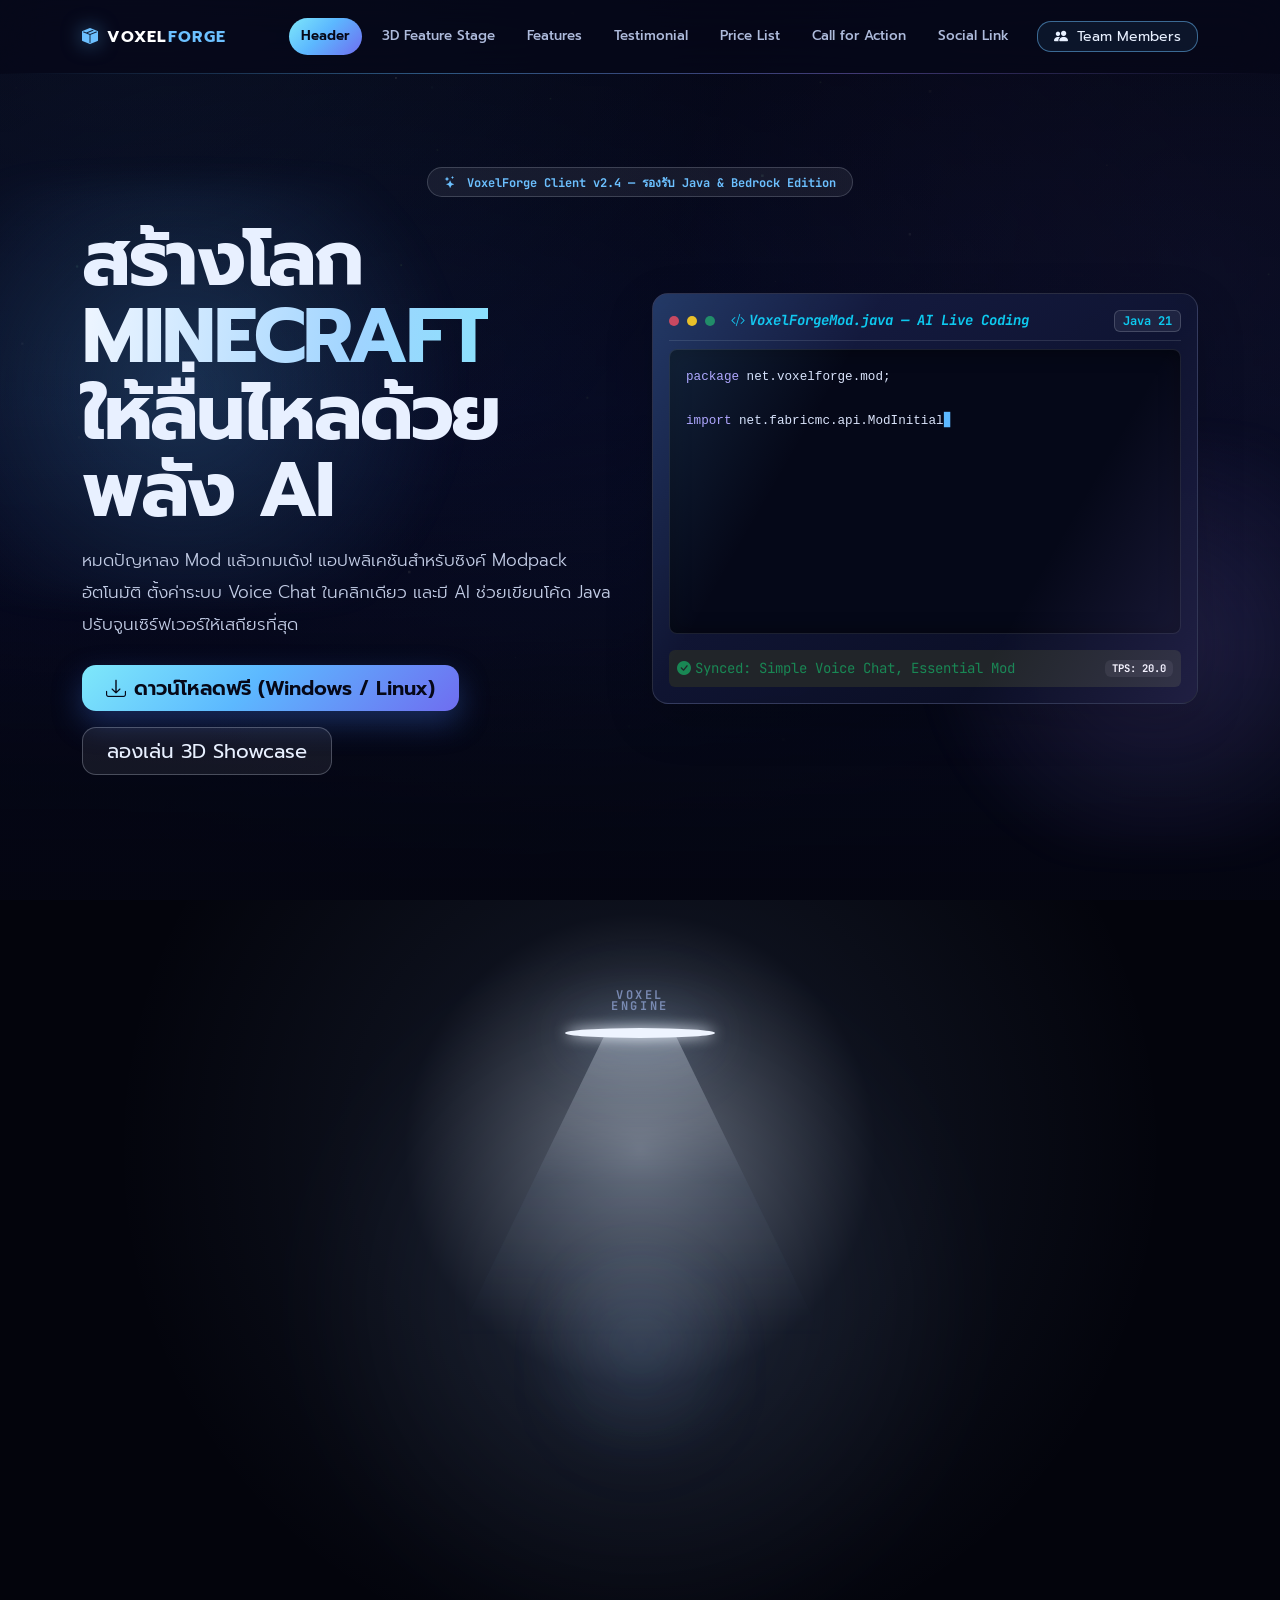
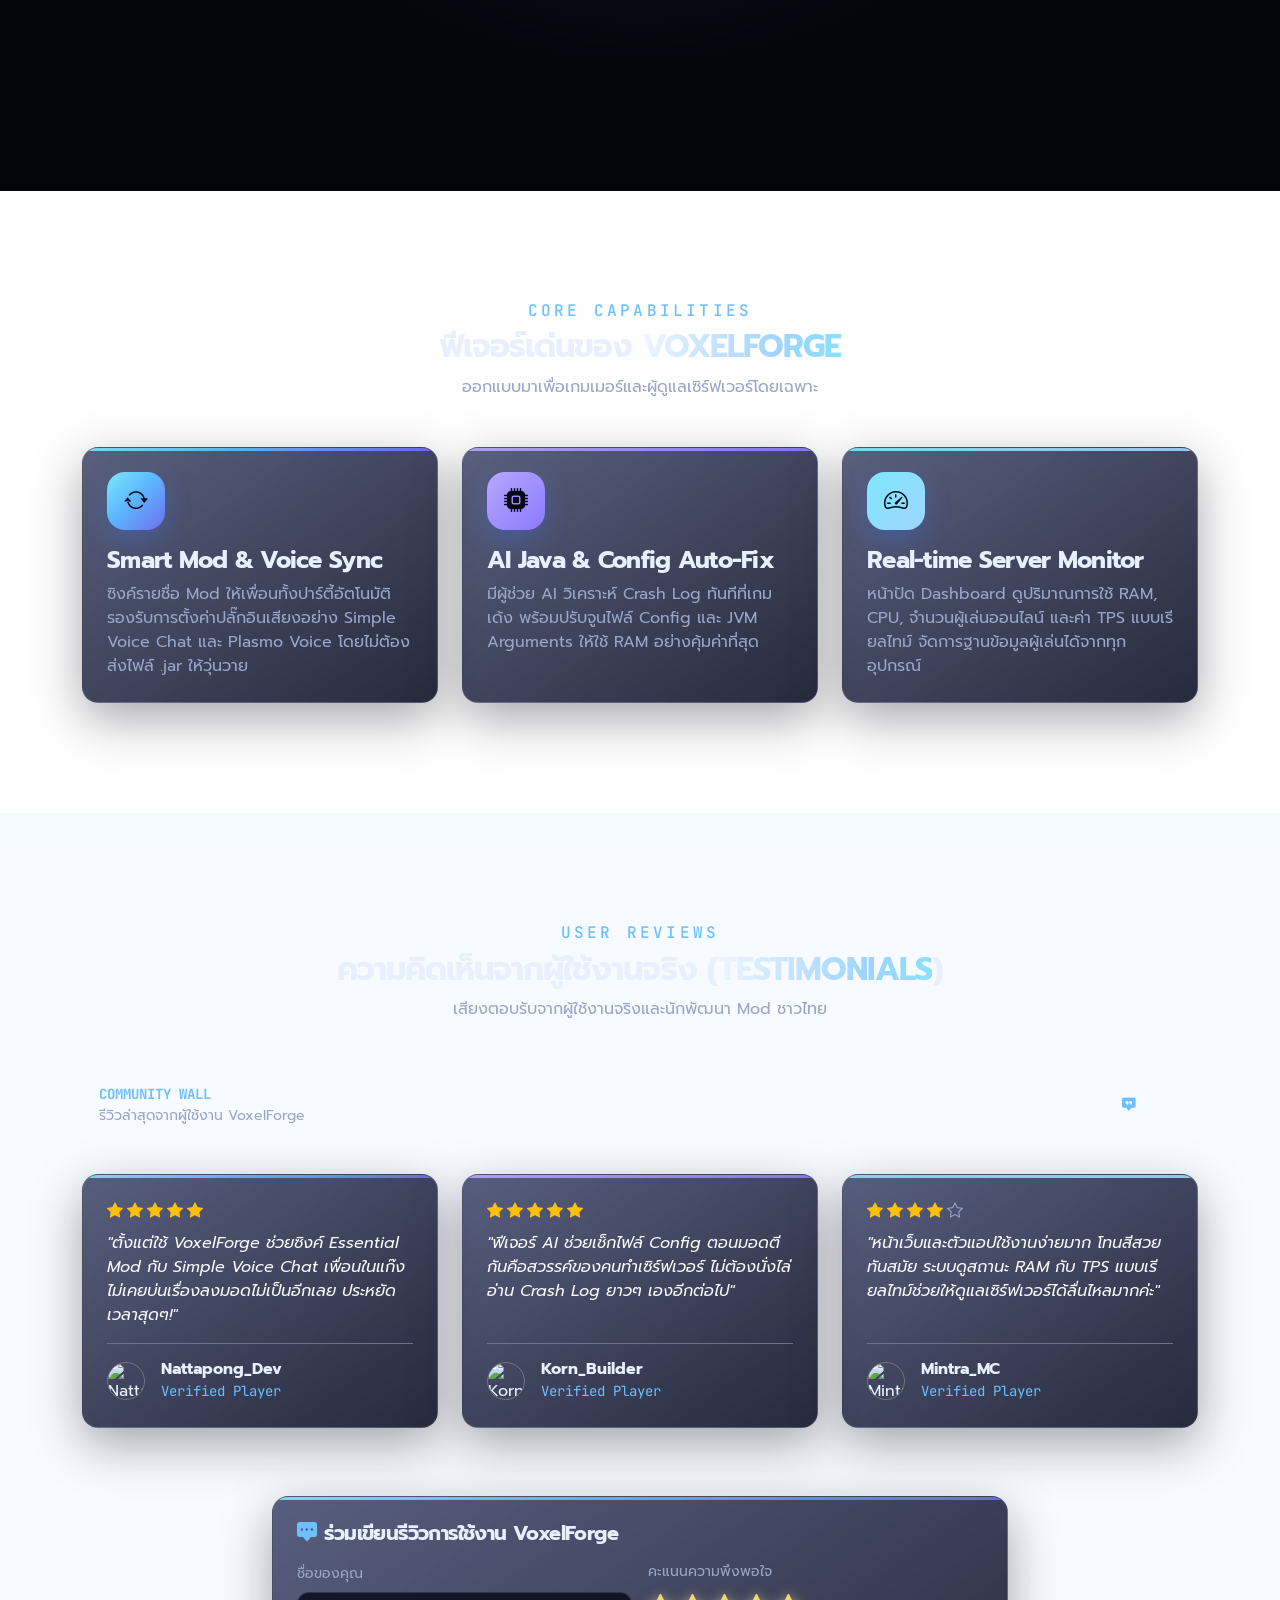
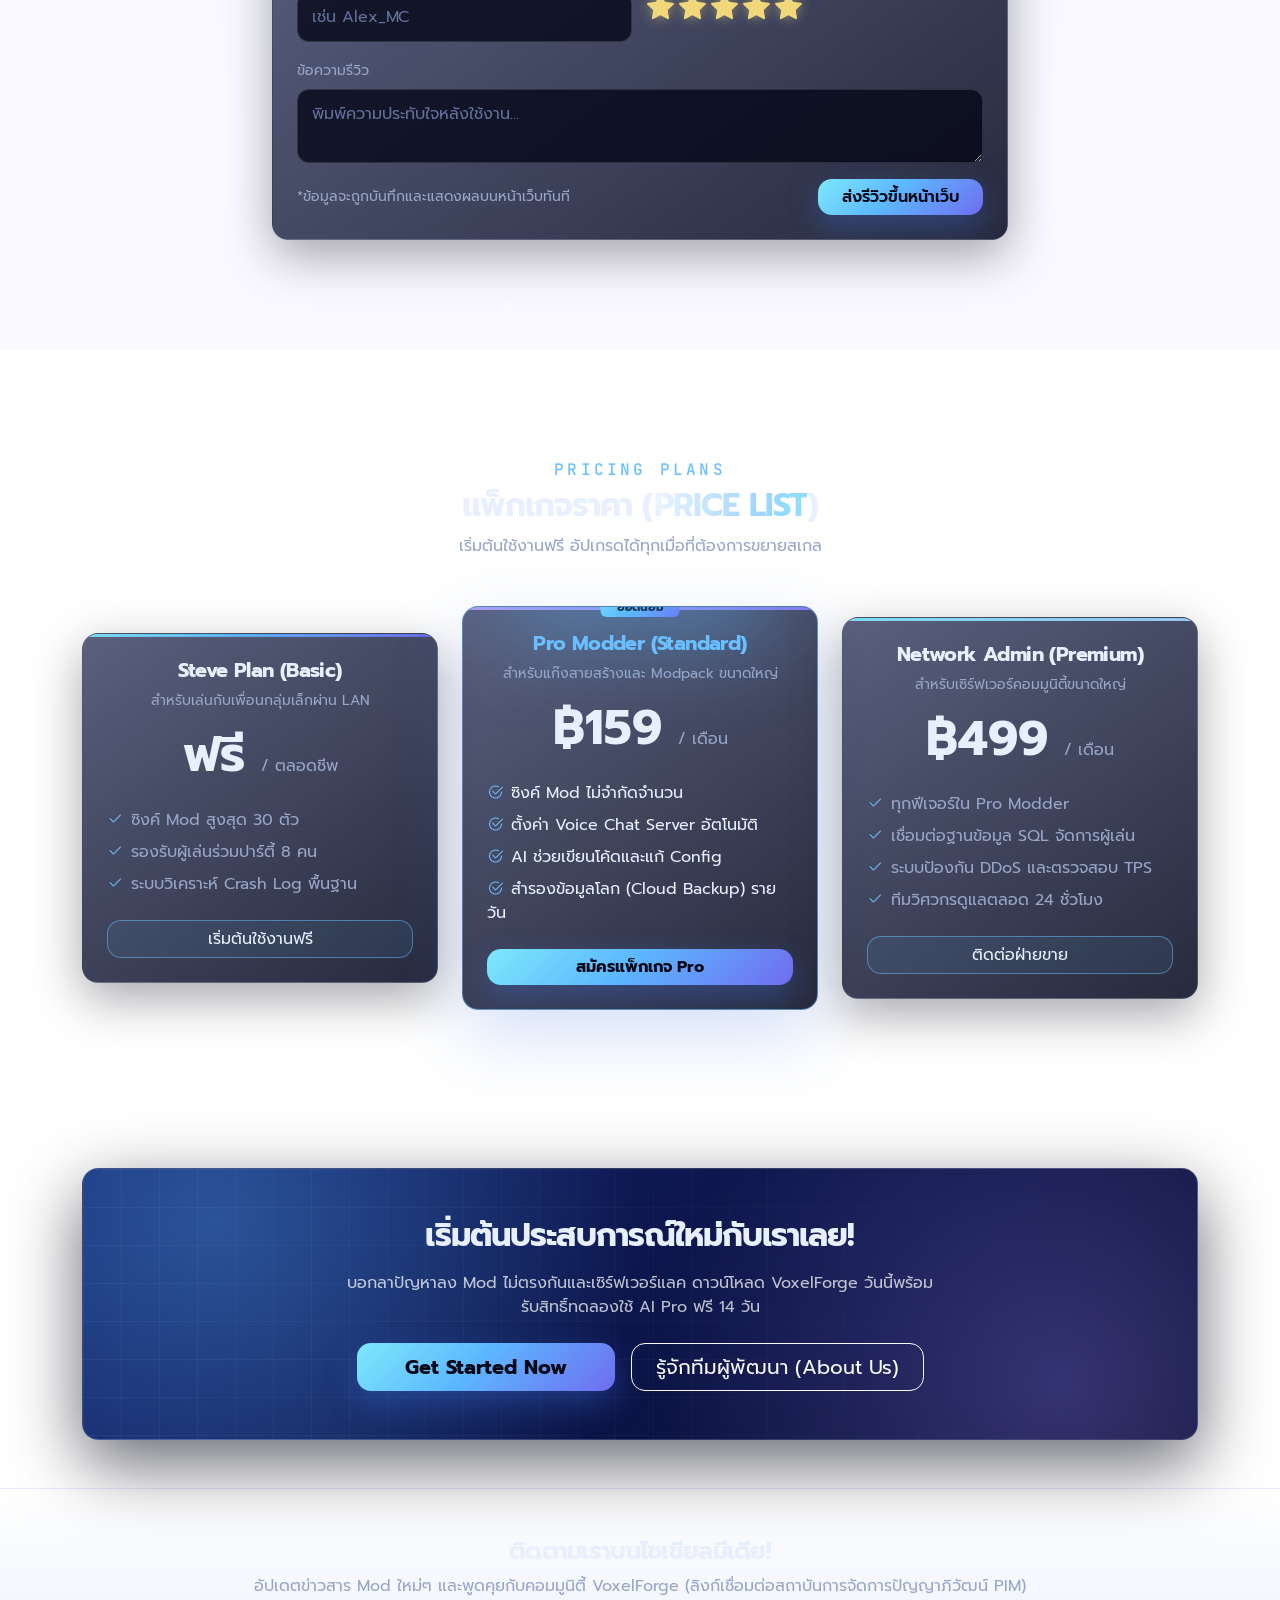
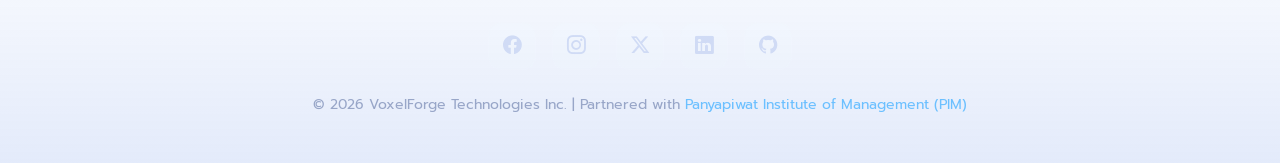
==== index.html @ f3248360 "Add files via upload" ====
<!DOCTYPE html>
<html lang="th">
<head>
  <meta charset="UTF-8">
  <meta name="viewport" content="width=device-width, initial-scale=1.0">
  <meta name="theme-color" content="#0b0820">
  <meta name="description" content="VoxelForge AI — เครื่องมือจัดการ Mod, Config และเซิร์ฟเวอร์ Minecraft ด้วย AI">
  <title>VoxelForge AI - จัดการ Mod และเซิร์ฟเวอร์ Minecraft ด้วย AI</title>
  <link rel="preconnect" href="https://fonts.googleapis.com">
  <link rel="preconnect" href="https://fonts.gstatic.com" crossorigin>
  <link href="https://fonts.googleapis.com/css2?family=JetBrains+Mono:wght@400;500;600;700&family=Prompt:wght@300;400;500;600;700;800&display=swap" rel="stylesheet">
  <link href="https://cdn.jsdelivr.net/npm/bootstrap@5.3.2/dist/css/bootstrap.min.css" rel="stylesheet">
  <link rel="stylesheet" href="https://cdn.jsdelivr.net/npm/bootstrap-icons@1.11.1/font/bootstrap-icons.css">
  <script type="module" src="https://ajax.googleapis.com/ajax/libs/model-viewer/3.4.0/model-viewer.min.js"></script>
  <link rel="stylesheet" href="CSS/style.css">

  <style id="testimonial-layout-overrides">
    #testimonials .reviews-toolbar {
      display:flex; align-items:center; justify-content:space-between; gap:1rem;
      margin:1.25rem 0 2rem; padding:.9rem 1rem;
      border:1px solid rgba(255,255,255,.08); border-radius:16px;
      background:rgba(255,255,255,.025);
    }
    #testimonials .reviews-count { display:flex; align-items:center; gap:.55rem; color:rgba(255,255,255,.55); font-size:.85rem; }
    #testimonials .reviews-count i { color:var(--accent); }
    #testimonials #review-list { margin-bottom:0 !important; }
    #testimonials #review-list.reviews-collapsed > *:nth-child(n + 4) { display:none !important; }
    #testimonials .review-more-wrap { display:flex; justify-content:center; margin:1.5rem 0 2.75rem; }
    #testimonials .review-more-btn {
      min-width:190px; border:1px solid rgba(16,185,129,.45);
      background:rgba(16,185,129,.07); color:#dffcf0;
      box-shadow:0 8px 28px rgba(0,0,0,.18);
      transition:transform .25s ease, background .25s ease, border-color .25s ease, box-shadow .25s ease;
    }
    #testimonials .review-more-btn:hover {
      transform:translateY(-2px); background:rgba(16,185,129,.14);
      border-color:rgba(16,185,129,.8); box-shadow:0 12px 34px rgba(16,185,129,.12);
    }
    #testimonials .review-more-btn .bi { transition:transform .25s ease; }
    #testimonials .review-more-btn.is-open .bi { transform:rotate(180deg); }
    @media (max-width:575.98px) {
      #testimonials .reviews-toolbar { align-items:flex-start; flex-direction:column; }
      #testimonials .review-more-btn { width:100%; }
    }
  </style>

</head>
<body>

  <canvas id="particle-canvas" aria-hidden="true"></canvas>

  <!-- NAVBAR -->
  <nav class="navbar navbar-expand-lg navbar-dark fixed-top custom-navbar">
    <div class="container">
      <a class="navbar-brand fw-bold d-flex align-items-center gap-2 slanted-title" href="#header">
        <i class="bi bi-box-seam-fill text-accent"></i>
        <span>VOXEL<span class="text-accent">FORGE</span></span>
      </a>
      <button class="navbar-toggler" type="button" data-bs-toggle="collapse" data-bs-target="#navbarNav" aria-controls="navbarNav" aria-expanded="false" aria-label="เปิดเมนู">
        <span class="navbar-toggler-icon"></span>
      </button>
      <div class="collapse navbar-collapse" id="navbarNav">
        <ul class="navbar-nav ms-auto align-items-lg-center gap-lg-2">
          <li class="nav-item"><a class="nav-link" href="#header">Header</a></li>
          <li class="nav-item"><a class="nav-link" href="#showcase">3D Feature Stage</a></li>
          <li class="nav-item"><a class="nav-link" href="#features">Features</a></li>
          <li class="nav-item"><a class="nav-link" href="#testimonials">Testimonial</a></li>
          <li class="nav-item"><a class="nav-link" href="#pricing">Price List</a></li>
          <li class="nav-item"><a class="nav-link" href="#cta">Call for Action</a></li>
          <li class="nav-item"><a class="nav-link" href="#social">Social Link</a></li>
          <li class="nav-item ms-lg-2">
            <a class="btn btn-outline-accent btn-sm px-3" href="about.html">
              <i class="bi bi-people-fill me-1"></i> Team Members
            </a>
          </li>
        </ul>
      </div>
    </div>
  </nav>

  <!-- HEADER / HERO (มีวิดีโอพื้นหลังเบลอ) -->
  <header id="header" class="hero-section d-flex align-items-center">
    <video class="hero-bg-video" autoplay muted loop playsinline preload="auto" aria-hidden="true">
      <source src="Background/1.mp4" type="video/mp4">
    </video>
    <div class="hero-bg-overlay"></div>

    <div class="container position-relative">

      <div class="row d-none d-lg-flex mb-4">
        <div class="col-12 text-center">
          <span class="badge rounded-pill bg-surface border border-secondary px-3 py-2 text-accent font-mono">
            <i class="bi bi-stars me-1"></i> VoxelForge Client v2.4 — รองรับ Java &amp; Bedrock Edition
          </span>
        </div>
      </div>

      <div class="row align-items-center gy-5">
        <div class="col-lg-6 text-center text-lg-start">
          <div class="d-lg-none mb-3">
            <span class="badge rounded-pill bg-surface border border-secondary px-3 py-2 text-accent font-mono">
              VoxelForge v2.4 Ready
            </span>
          </div>
          <h1 class="display-4 fw-bold mb-3 slanted-heading">
            สร้างโลก <span class="gradient-text">MINECRAFT</span><br>ให้ลื่นไหลด้วยพลัง AI
          </h1>
          <p class="lead text-secondary mb-4">
            หมดปัญหาลง Mod แล้วเกมเด้ง! แอปพลิเคชันสำหรับซิงค์ Modpack อัตโนมัติ ตั้งค่าระบบ Voice Chat ในคลิกเดียว และมี AI ช่วยเขียนโค้ด Java ปรับจูนเซิร์ฟเวอร์ให้เสถียรที่สุด
          </p>
          <div class="d-flex flex-wrap justify-content-center justify-content-lg-start gap-3">
            <a href="#cta" class="btn btn-accent btn-lg px-4 fw-semibold">
              <i class="bi bi-download me-2"></i>ดาวน์โหลดฟรี (Windows / Linux)
            </a>
            <a href="#showcase" class="btn btn-dark-surface btn-lg px-4">
              ลองเล่น 3D Showcase
            </a>
          </div>
        </div>

        <div class="col-lg-6">
          <div class="mockup-window p-3 rounded-4 shadow-lg">
            <div class="d-flex align-items-center justify-content-between mb-2 pb-2 border-bottom border-secondary">
              <div class="d-flex align-items-center gap-2">
                <span class="dot bg-danger"></span>
                <span class="dot bg-warning"></span>
                <span class="dot bg-success"></span>
                <span class="ms-2 font-mono small text-info fst-italic fw-bold">
                  <i class="bi bi-code-slash me-1"></i>VoxelForgeMod.java — AI Live Coding
                </span>
              </div>
              <span class="badge bg-dark border border-info text-info font-mono">Java 21</span>
            </div>

            <div class="code-editor-box rounded-3 p-3 mb-3 text-start font-mono">
              <pre class="m-0"><code id="java-typing-area"></code><span class="typing-cursor">▋</span></pre>
            </div>

            <div class="d-flex justify-content-between align-items-center bg-dark p-2 rounded font-mono small">
              <span class="text-success"><i class="bi bi-check-circle-fill me-1"></i>Synced: Simple Voice Chat, Essential Mod</span>
              <span class="badge bg-success">TPS: 20.0</span>
            </div>
          </div>
        </div>
      </div>

    </div>
  </header>

  <!-- 3D SPOTLIGHT STAGE -->
  <section id="showcase" class="spotlight-stage-section stage-off position-relative overflow-hidden">
    <div class="spotlight-ambient-glow" id="ambient-glow"></div>

    <div class="container position-relative z-2">

      <div class="top-lamp-wrapper mx-auto text-center">
        <div class="lamp-brand font-mono fw-bold slanted-heading">VOXEL<br><span id="lamp-sub">ENGINE</span></div>
        <div class="top-lamp-ring" id="top-lamp-ring"></div>
        <div class="light-cone-top" id="light-cone-top"></div>
      </div>

      <div class="row align-items-center justify-content-center gy-4 my-1">

        <div class="col-12 col-lg-4 text-center text-lg-start order-2 order-lg-1">
          <div class="feature-spotlight-info" id="spotlight-text-box">
            <span class="feature-pill-tag mb-3 d-inline-block font-mono fw-bold" id="spot-tag">
              FEATURE 01 // AUTO VOICE &amp; MODS
            </span>
            <h2 class="display-5 fw-bold slanted-heading text-uppercase mb-3" id="spot-title">
              SMART MOD<br>&amp; VOICE SYNC
            </h2>
            <p class="text-light opacity-75 fs-6 mb-0" id="spot-desc">
              ซิงค์ Modpack และปลั๊กอินเสียง Simple Voice Chat / Plasmo Voice ให้เพื่อนทั้งเซิร์ฟเวอร์อัตโนมัติในคลิกเดียว ไม่ต้องส่งไฟล์แยกให้วุ่นวายอีกต่อไป
            </p>
          </div>
        </div>

        <div class="col-12 col-lg-4 d-flex justify-content-center order-1 order-lg-2">
          <div class="model-tilted-wrapper" id="model-tilted-wrapper">
            <model-viewer
              id="mc-model-viewer"
              src="Object/minecraft_grass_block.glb"
              alt="Minecraft 3D Model"
              auto-rotate
              rotation-per-second="28deg"
              camera-controls
              disable-zoom
              shadow-intensity="1.2"
              exposure="1.1"
              camera-target="auto auto auto"
              camera-orbit="35deg 75deg 125%" field-of-view="28deg">
            </model-viewer>
          </div>
        </div>

        <div class="col-12 col-lg-4 d-flex flex-row flex-lg-column align-items-center align-items-lg-end justify-content-center gap-2 pe-lg-4 order-3" id="orb-controls">
          <button class="orb-btn" data-index="0" title="Smart Mod & Voice Sync" aria-label="Smart Mod and Voice Sync">
            <i class="bi bi-mic-fill"></i>
          </button>
          <span class="orb-dot"></span>

          <button class="orb-btn" data-index="1" title="AI Java Crash Fixer" aria-label="AI Java Crash Fixer">
            <i class="bi bi-cpu-fill"></i>
          </button>
          <span class="orb-dot"></span>

          <button class="orb-btn" data-index="2" title="20 TPS Memory Boost" aria-label="20 TPS Memory Boost">
            <i class="bi bi-lightning-charge-fill"></i>
          </button>
          <span class="orb-dot"></span>

          <button class="orb-btn" data-index="3" title="Cloud World Backup" aria-label="Cloud World Backup">
            <i class="bi bi-cloud-check-fill"></i>
          </button>
        </div>

      </div>

      <div class="bottom-pedestal-wrapper mx-auto text-center mt-2">
        <div class="pedestal-base" id="pedestal-base"></div>

        <div class="mt-4 position-relative z-3">
          <button class="btn try-click-btn font-mono fw-bold px-4 py-2 rounded-pill" id="try-click-btn">
            <i class="bi bi-hand-index-thumb-fill me-2"></i>TRY CLICKING ME
          </button>
        </div>

        <div class="bottom-floor-glow" id="bottom-floor-glow"></div>
      </div>

    </div>
  </section>

  <!-- FEATURES -->
  <section id="features" class="py-5 section-padding">
    <div class="container">
      <div class="text-center mb-5">
        <h6 class="text-accent font-mono text-uppercase">Core Capabilities</h6>
        <h2 class="fw-bold slanted-heading">ฟีเจอร์เด่นของ <span class="gradient-text">VOXELFORGE</span></h2>
        <p class="text-secondary">ออกแบบมาเพื่อเกมเมอร์และผู้ดูแลเซิร์ฟเวอร์โดยเฉพาะ</p>
      </div>

      <div class="row g-4">
        <div class="col-12 col-lg-4">
          <div class="custom-card h-100 p-4 rounded-4">
            <div class="icon-box mb-3">
              <i class="bi bi-arrow-repeat fs-2 text-accent"></i>
            </div>
            <h4 class="fw-bold mb-2 slanted-heading">Smart Mod &amp; Voice Sync</h4>
            <p class="text-secondary mb-0">
              ซิงค์รายชื่อ Mod ให้เพื่อนทั้งปาร์ตี้อัตโนมัติ รองรับการตั้งค่าปลั๊กอินเสียงอย่าง Simple Voice Chat และ Plasmo Voice โดยไม่ต้องส่งไฟล์ .jar ให้วุ่นวาย
            </p>
          </div>
        </div>

        <div class="col-12 col-lg-4">
          <div class="custom-card h-100 p-4 rounded-4">
            <div class="icon-box mb-3">
              <i class="bi bi-cpu-fill fs-2 text-accent"></i>
            </div>
            <h4 class="fw-bold mb-2 slanted-heading">AI Java &amp; Config Auto-Fix</h4>
            <p class="text-secondary mb-0">
              มีผู้ช่วย AI วิเคราะห์ Crash Log ทันทีที่เกมเด้ง พร้อมปรับจูนไฟล์ Config และ JVM Arguments ให้ใช้ RAM อย่างคุ้มค่าที่สุด
            </p>
          </div>
        </div>

        <div class="col-12 col-lg-4">
          <div class="custom-card h-100 p-4 rounded-4">
            <div class="icon-box mb-3">
              <i class="bi bi-speedometer2 fs-2 text-accent"></i>
            </div>
            <h4 class="fw-bold mb-2 slanted-heading">Real-time Server Monitor</h4>
            <p class="text-secondary mb-0">
              หน้าปัด Dashboard ดูปริมาณการใช้ RAM, CPU, จำนวนผู้เล่นออนไลน์ และค่า TPS แบบเรียลไทม์ จัดการฐานข้อมูลผู้เล่นได้จากทุกอุปกรณ์
            </p>
          </div>
        </div>
      </div>
    </div>
  </section>

  <!-- TESTIMONIALS -->
  <section id="testimonials" class="py-5 section-padding bg-surface-alt">
    <div class="container">
      <div class="text-center mb-5">
        <h6 class="text-accent font-mono text-uppercase">User Reviews</h6>
        <h2 class="fw-bold slanted-heading">ความคิดเห็นจากผู้ใช้งานจริง (<span class="gradient-text">TESTIMONIALS</span>)</h2>
        <p class="text-secondary">เสียงตอบรับจากผู้ใช้งานจริงและนักพัฒนา Mod ชาวไทย</p>
      </div>

      <div class="reviews-toolbar">
        <div>
          <div class="font-mono text-uppercase text-accent small fw-bold">Community Wall</div>
          <div class="text-secondary small">รีวิวล่าสุดจากผู้ใช้งาน VoxelForge</div>
        </div>
        <div class="reviews-count">
          <i class="bi bi-chat-square-quote-fill"></i>
          <span id="review-count-label">กำลังโหลดรีวิว...</span>
        </div>
      </div>

      <div id="review-list" class="row g-4 reviews-collapsed"></div>

      <div class="review-more-wrap">
        <button type="button" class="btn review-more-btn rounded-pill px-4 py-2 fw-semibold"
          id="review-toggle-btn" aria-expanded="false" aria-controls="review-list" hidden>
          <span>ดูรีวิวเพิ่มเติม</span>
          <i class="bi bi-chevron-down ms-2"></i>
        </button>
      </div>

      <div class="row justify-content-center">
        <div class="col-lg-8">
          <div class="custom-card p-4 rounded-4">
            <h5 class="fw-bold mb-3 slanted-heading"><i class="bi bi-chat-square-dots-fill text-accent me-2"></i>ร่วมเขียนรีวิวการใช้งาน VoxelForge</h5>
            <form id="review-form" class="row g-3">
              <div class="col-md-6">
                <label class="form-label small text-secondary" for="reviewer-name">ชื่อของคุณ</label>
                <input type="text" id="reviewer-name" class="form-control dark-input" placeholder="เช่น Alex_MC" maxlength="40" required>
              </div>

              <div class="col-md-6">
                <label class="form-label small text-secondary d-block">คะแนนความพึงพอใจ</label>
                <div class="star-rating-selector d-inline-flex gap-2 fs-4" id="star-selector">
                  <i class="bi bi-star-fill star-item active" data-value="1"></i>
                  <i class="bi bi-star-fill star-item active" data-value="2"></i>
                  <i class="bi bi-star-fill star-item active" data-value="3"></i>
                  <i class="bi bi-star-fill star-item active" data-value="4"></i>
                  <i class="bi bi-star-fill star-item active" data-value="5"></i>
                </div>
                <input type="hidden" id="reviewer-rating" value="5">
              </div>

              <div class="col-12">
                <label class="form-label small text-secondary" for="reviewer-comment">ข้อความรีวิว</label>
                <textarea id="reviewer-comment" class="form-control dark-input" rows="2" placeholder="พิมพ์ความประทับใจหลังใช้งาน..." maxlength="300" required></textarea>
              </div>
              <div class="col-12 d-flex justify-content-between align-items-center flex-wrap gap-2">
                <small class="text-secondary">*ข้อมูลจะถูกบันทึกและแสดงผลบนหน้าเว็บทันที</small>
                <button type="submit" class="btn btn-accent px-4 fw-semibold">ส่งรีวิวขึ้นหน้าเว็บ</button>
              </div>
            </form>
          </div>
        </div>
      </div>
    </div>
  </section>

  <!-- PRICING -->
  <section id="pricing" class="py-5 section-padding">
    <div class="container">
      <div class="text-center mb-5">
        <h6 class="text-accent font-mono text-uppercase">Pricing Plans</h6>
        <h2 class="fw-bold slanted-heading">แพ็กเกจราคา (<span class="gradient-text">PRICE LIST</span>)</h2>
        <p class="text-secondary">เริ่มต้นใช้งานฟรี อัปเกรดได้ทุกเมื่อที่ต้องการขยายสเกล</p>
      </div>

      <div class="row g-4 align-items-center">
        <div class="col-12 col-lg-4">
          <div class="custom-card p-4 rounded-4 text-center h-100">
            <h5 class="fw-bold slanted-heading">Steve Plan (Basic)</h5>
            <p class="text-secondary small">สำหรับเล่นกับเพื่อนกลุ่มเล็กผ่าน LAN</p>
            <h2 class="display-5 fw-bold my-3">ฟรี <span class="fs-6 text-secondary fw-normal">/ ตลอดชีพ</span></h2>
            <ul class="list-unstyled text-start my-4 d-grid gap-2 text-secondary">
              <li><i class="bi bi-check2 text-accent me-2"></i>ซิงค์ Mod สูงสุด 30 ตัว</li>
              <li><i class="bi bi-check2 text-accent me-2"></i>รองรับผู้เล่นร่วมปาร์ตี้ 8 คน</li>
              <li><i class="bi bi-check2 text-accent me-2"></i>ระบบวิเคราะห์ Crash Log พื้นฐาน</li>
            </ul>
            <a href="#cta" class="btn btn-outline-accent w-100">เริ่มต้นใช้งานฟรี</a>
          </div>
        </div>

        <div class="col-12 col-lg-4">
          <div class="custom-card featured-card p-4 rounded-4 text-center h-100 position-relative">
            <span class="badge bg-accent text-dark fw-bold position-absolute top-0 start-50 translate-middle px-3 py-1">
              ยอดนิยม
            </span>
            <h5 class="fw-bold text-accent slanted-heading">Pro Modder (Standard)</h5>
            <p class="text-secondary small">สำหรับแก๊งสายสร้างและ Modpack ขนาดใหญ่</p>
            <h2 class="display-5 fw-bold my-3">฿159 <span class="fs-6 text-secondary fw-normal">/ เดือน</span></h2>
            <ul class="list-unstyled text-start my-4 d-grid gap-2">
              <li><i class="bi bi-check2-circle text-accent me-2"></i>ซิงค์ Mod ไม่จำกัดจำนวน</li>
              <li><i class="bi bi-check2-circle text-accent me-2"></i>ตั้งค่า Voice Chat Server อัตโนมัติ</li>
              <li><i class="bi bi-check2-circle text-accent me-2"></i>AI ช่วยเขียนโค้ดและแก้ Config</li>
              <li><i class="bi bi-check2-circle text-accent me-2"></i>สำรองข้อมูลโลก (Cloud Backup) รายวัน</li>
            </ul>
            <a href="#cta" class="btn btn-accent w-100 fw-bold">สมัครแพ็กเกจ Pro</a>
          </div>
        </div>

        <div class="col-12 col-lg-4">
          <div class="custom-card p-4 rounded-4 text-center h-100">
            <h5 class="fw-bold slanted-heading">Network Admin (Premium)</h5>
            <p class="text-secondary small">สำหรับเซิร์ฟเวอร์คอมมูนิตี้ขนาดใหญ่</p>
            <h2 class="display-5 fw-bold my-3">฿499 <span class="fs-6 text-secondary fw-normal">/ เดือน</span></h2>
            <ul class="list-unstyled text-start my-4 d-grid gap-2 text-secondary">
              <li><i class="bi bi-check2 text-accent me-2"></i>ทุกฟีเจอร์ใน Pro Modder</li>
              <li><i class="bi bi-check2 text-accent me-2"></i>เชื่อมต่อฐานข้อมูล SQL จัดการผู้เล่น</li>
              <li><i class="bi bi-check2 text-accent me-2"></i>ระบบป้องกัน DDoS และตรวจสอบ TPS</li>
              <li><i class="bi bi-check2 text-accent me-2"></i>ทีมวิศวกรดูแลตลอด 24 ชั่วโมง</li>
            </ul>
            <a href="#cta" class="btn btn-outline-accent w-100">ติดต่อฝ่ายขาย</a>
          </div>
        </div>
      </div>
    </div>
  </section>

  <!-- CTA -->
  <section id="cta" class="py-5">
    <div class="container">
      <div class="cta-banner p-5 rounded-4 text-center">
        <h2 class="fw-bold mb-3 slanted-heading">เริ่มต้นประสบการณ์ใหม่กับเราเลย!</h2>
        <p class="text-light opacity-75 mb-4 mx-auto" style="max-width: 600px;">
          บอกลาปัญหาลง Mod ไม่ตรงกันและเซิร์ฟเวอร์แลค ดาวน์โหลด VoxelForge วันนี้พร้อมรับสิทธิ์ทดลองใช้ AI Pro ฟรี 14 วัน
        </p>
        <div class="d-flex justify-content-center gap-3 flex-wrap">
          <button class="btn btn-accent btn-lg px-5 fw-bold" onclick="alert('เริ่มดาวน์โหลด VoxelForge_Setup_v2.4.exe')">
            Get Started Now
          </button>
          <a href="about.html" class="btn btn-outline-light btn-lg px-4">
            รู้จักทีมผู้พัฒนา (About Us)
          </a>
        </div>
      </div>
    </div>
  </section>

  <!-- FOOTER -->
  <footer id="social" class="footer-section py-5 border-top border-secondary">
    <div class="container text-center">
      <h4 class="fw-bold mb-2 slanted-heading">ติดตามเราบนโซเชียลมีเดีย!</h4>
      <p class="text-secondary mb-4">อัปเดตข่าวสาร Mod ใหม่ๆ และพูดคุยกับคอมมูนิตี้ VoxelForge (ลิงก์เชื่อมต่อสถาบันการจัดการปัญญาภิวัฒน์ PIM)</p>

      <div class="d-flex justify-content-center gap-3 mb-4 flex-wrap">
        <a href="https://www.pim.ac.th" target="_blank" rel="noopener" class="social-btn" title="Facebook" aria-label="Facebook"><i class="bi bi-facebook"></i></a>
        <a href="https://www.pim.ac.th" target="_blank" rel="noopener" class="social-btn" title="Instagram" aria-label="Instagram"><i class="bi bi-instagram"></i></a>
        <a href="https://www.pim.ac.th" target="_blank" rel="noopener" class="social-btn" title="Twitter / X" aria-label="Twitter / X"><i class="bi bi-twitter-x"></i></a>
        <a href="https://www.pim.ac.th" target="_blank" rel="noopener" class="social-btn" title="LinkedIn" aria-label="LinkedIn"><i class="bi bi-linkedin"></i></a>
        <a href="https://www.pim.ac.th" target="_blank" rel="noopener" class="social-btn" title="GitHub" aria-label="GitHub"><i class="bi bi-github"></i></a>
      </div>

      <p class="small text-secondary mb-0">
        &copy; 2026 VoxelForge Technologies Inc. | Partnered with <a href="https://www.pim.ac.th" target="_blank" rel="noopener" class="text-accent text-decoration-none">Panyapiwat Institute of Management (PIM)</a>
      </p>
    </div>
  </footer>

  <script src="https://cdn.jsdelivr.net/npm/bootstrap@5.3.2/dist/js/bootstrap.bundle.min.js"></script>
  <script src="JS/script.js"></script>

  <script>
    (() => {
      const initReviewLayout = () => {
        const list = document.getElementById('review-list');
        const toggle = document.getElementById('review-toggle-btn');
        const countLabel = document.getElementById('review-count-label');
        if (!list || !toggle || !countLabel) return;

        const sync = () => {
          const total = list.children.length;
          countLabel.textContent = total === 0 ? 'ยังไม่มีรีวิว' : `${total} รีวิว`;

          if (total <= 3) {
            list.classList.remove('reviews-collapsed');
            toggle.hidden = true;
            return;
          }

          if (!toggle.dataset.ready) {
            list.classList.add('reviews-collapsed');
            toggle.hidden = false;
            toggle.dataset.ready = 'true';
          }

          const expanded = !list.classList.contains('reviews-collapsed');
          toggle.setAttribute('aria-expanded', String(expanded));
          toggle.classList.toggle('is-open', expanded);
          toggle.querySelector('span').textContent =
            expanded ? 'ซ่อนรีวิว' : `ดูรีวิวเพิ่มเติม (${total - 3})`;
        };

        toggle.addEventListener('click', () => {
          const expanded = list.classList.toggle('reviews-collapsed') === false;
          toggle.setAttribute('aria-expanded', String(expanded));
          toggle.classList.toggle('is-open', expanded);
          toggle.querySelector('span').textContent =
            expanded ? 'ซ่อนรีวิว' : `ดูรีวิวเพิ่มเติม (${Math.max(0, list.children.length - 3)})`;
        });

        const observer = new MutationObserver(sync);
        observer.observe(list, { childList: true });
        sync();
      };

      if (document.readyState === 'loading') {
        document.addEventListener('DOMContentLoaded', initReviewLayout, { once:true });
      } else {
        initReviewLayout();
      }
    })();
  </script>
</body>
</html>
---- CSS/style.css ----
/* ===== VoxelForge — Deep Space / Sky Gradient Theme ===== */
:root{
  --bg-main:#060818;
  --bg-surface:rgba(20,26,58,.62);
  --bg-surface-alt:#0a0e24;
  --sky:#5cb8ff;
  --sky-deep:#3b6fe0;
  --ice:#9fd4ff;
  --cyan:#7ee8fa;
  --violet:#9a86ff;
  --cream:#e8f0ff;
  --accent:#6cc0ff;
  --text-light:#e8f0ff;
  --text-muted:#98a6c8;
  --border-color:rgba(232,240,255,.1);
  --border-strong:rgba(232,240,255,.2);
  --shadow:0 24px 70px rgba(2,4,18,.6);
  --grad-main:linear-gradient(135deg,#7ee8fa,#5cb8ff 45%,#6f6df0);
  --grad-warm:linear-gradient(135deg,#b7a6ff,#8b7bff);
  --spot-primary:#e8f0ff;
  --spot-secondary:#9fd4ff;
  --spot-glow:rgba(150,190,255,.22);
  --block-tilt-z:0deg;
  --block-tilt-x:0deg;
}

*{box-sizing:border-box}
html{scroll-behavior:smooth;scroll-padding-top:86px}
body{margin:0;background:linear-gradient(180deg,#060818 0%,#0a1030 40%,#0d1240 70%,#08102a 100%);background-attachment:fixed;color:var(--text-light);font-family:'Prompt',sans-serif;overflow-x:hidden}
body:before{content:"";position:fixed;inset:0;pointer-events:none;z-index:-3;
  background:
    radial-gradient(circle at 10% 0%,rgba(92,184,255,.14),transparent 42%),
    radial-gradient(circle at 95% 30%,rgba(154,134,255,.12),transparent 40%),
    radial-gradient(circle at 50% 100%,rgba(126,232,250,.08),transparent 45%)}
body:after{content:"";position:fixed;inset:0;pointer-events:none;z-index:-2;opacity:.25;
  background-image:linear-gradient(rgba(232,240,255,.03) 1px,transparent 1px),linear-gradient(90deg,rgba(232,240,255,.03) 1px,transparent 1px);
  background-size:56px 56px;mask-image:linear-gradient(to bottom,black,transparent 78%)}
::selection{background:rgba(92,184,255,.4);color:#fff}
a{color:inherit}
:focus-visible{outline:2px solid var(--ice);outline-offset:3px}

.text-accent{color:var(--accent)!important}
.text-secondary{color:var(--text-muted)!important}
.bg-surface{background:var(--bg-surface)!important}
.bg-surface-alt{background:linear-gradient(180deg,rgba(92,184,255,.05),rgba(154,134,255,.05))!important}
.bg-accent{background:var(--grad-main)!important}
.font-mono{font-family:'JetBrains Mono',monospace!important}
.gradient-text{background:linear-gradient(100deg,#f0f6ff,#9fd4ff 35%,#7ee8fa 60%,#b7a6ff);background-size:200% auto;
  -webkit-background-clip:text;background-clip:text;color:transparent;animation:gradShift 8s linear infinite}
@keyframes gradShift{to{background-position:200% center}}
.slanted-heading,.slanted-title{letter-spacing:-.03em}

#particle-canvas{position:fixed;inset:0;width:100%;height:100%;z-index:-1;pointer-events:none;opacity:.7}

/* Navbar */
.custom-navbar{height:74px;background:rgba(6,8,24,.72)!important;border-bottom:1px solid transparent;
  border-image:linear-gradient(90deg,transparent,rgba(92,184,255,.45),rgba(154,134,255,.4),transparent) 1;
  backdrop-filter:blur(22px);-webkit-backdrop-filter:blur(22px);z-index:1000}
.custom-navbar .container{height:100%}
.navbar-brand{font-size:1rem;letter-spacing:.08em}
.navbar-brand i{filter:drop-shadow(0 0 10px rgba(92,184,255,.6))}
.nav-link{color:#aebbdc!important;font-size:.84rem;font-weight:500;padding:.55rem .75rem!important;border-radius:999px;transition:.2s ease}
.nav-link:hover{color:#fff!important;background:rgba(232,240,255,.08)}
.nav-link.active{color:#060818!important;background:var(--grad-main);font-weight:600}
.navbar-toggler{border-color:rgba(232,240,255,.2)}
.navbar-toggler:focus{box-shadow:0 0 0 .2rem rgba(92,184,255,.25)}

/* Buttons */
.btn{border-radius:14px;transition:transform .2s ease,box-shadow .2s ease,background .2s ease,border-color .2s ease}
.btn:hover{transform:translateY(-2px)}
.btn-accent{color:#060818!important;font-weight:600;background:var(--grad-main);border:0;box-shadow:0 12px 30px rgba(59,111,224,.35)}
.btn-accent:hover{box-shadow:0 16px 40px rgba(92,184,255,.45)}
.btn-outline-accent{color:var(--cream)!important;background:rgba(92,184,255,.08);border:1px solid rgba(108,192,255,.5)}
.btn-outline-accent:hover{background:var(--grad-main);color:#060818!important;border-color:transparent;box-shadow:0 12px 30px rgba(59,111,224,.35)}
.btn-dark-surface{color:var(--cream)!important;background:rgba(232,240,255,.07);border:1px solid rgba(232,240,255,.25)}
.btn-dark-surface:hover{background:rgba(232,240,255,.14);border-color:rgba(232,240,255,.5)}

/* Hero */
.hero-section{min-height:100vh;padding:132px 0 90px;position:relative;display:flex;align-items:center;isolation:isolate;overflow:hidden}
.hero-section:before{content:"";position:absolute;width:720px;height:420px;left:-180px;top:20%;
  background:radial-gradient(circle,rgba(92,184,255,.2),transparent 68%);filter:blur(14px);z-index:-1}
.hero-section:after{content:"";position:absolute;width:560px;height:420px;right:-160px;bottom:5%;
  background:radial-gradient(circle,rgba(154,134,255,.18),transparent 68%);filter:blur(14px);z-index:-1}
.hero-section .badge{background:rgba(232,240,255,.07)!important;border-color:rgba(232,240,255,.18)!important}
.hero-section h1{font-size:clamp(3rem,6vw,5.9rem);line-height:1;max-width:760px}
.hero-section .lead{font-size:1.06rem;line-height:1.9;max-width:650px}

/* วิดีโอพื้นหลัง Hero (เบลอเล็กน้อย) */
.hero-bg-video{position:absolute;inset:0;width:100%;height:100%;object-fit:cover;z-index:-3;
  filter:blur(5px) brightness(.8) saturate(1.1);transform:scale(1.06);pointer-events:none}
.hero-bg-overlay{position:absolute;inset:0;z-index:-2;pointer-events:none;
  background:
    radial-gradient(ellipse at 30% 40%,rgba(6,8,24,.25),rgba(6,8,24,.55) 70%),
    linear-gradient(180deg,rgba(6,8,24,.45) 0%,rgba(6,8,24,.35) 45%,#02030a 100%)}
.hero-section .lead.text-secondary{color:#c3cde6!important}

.mockup-window{background:linear-gradient(145deg,rgba(26,34,76,.88),rgba(8,11,30,.95));border:1px solid rgba(232,240,255,.14);
  box-shadow:var(--shadow),0 0 50px rgba(92,184,255,.14);position:relative;overflow:hidden}
.mockup-window:before{content:"";position:absolute;inset:-1px;pointer-events:none;
  background:linear-gradient(120deg,rgba(92,184,255,.18),transparent 30%,transparent 70%,rgba(154,134,255,.16))}
.mockup-window .border-secondary{border-color:rgba(232,240,255,.12)!important}
.dot{display:inline-block;width:10px;height:10px;border-radius:50%}
.code-editor-box{min-height:285px;max-height:360px;overflow:hidden;background:#050818!important;border:1px solid rgba(232,240,255,.1);box-shadow:inset 0 1px 20px rgba(0,0,0,.45)}
.code-editor-box pre{font-size:.79rem;line-height:1.75;color:#dbe4fb;white-space:pre-wrap}
.typing-cursor{color:var(--sky);animation:cursorBlink 1s steps(1) infinite}
@keyframes cursorBlink{50%{opacity:0}}
.tok-cmt{color:#6c7ba3}.tok-str{color:#9fe3c8}.tok-ann{color:#7ee8fa}.tok-kw{color:#b7a6ff}.tok-cls{color:#9fd4ff}.tok-fn{color:#f1e3b0}

.section-padding{padding-top:110px!important;padding-bottom:110px!important}
h6.text-accent{letter-spacing:.2em}

/* ===== Spotlight stage ===== */
.spotlight-stage-section{min-height:860px;padding:90px 0 75px;background:#03040f;position:relative;isolation:isolate;overflow:hidden;transition:background .6s ease,box-shadow .6s ease}
.spotlight-stage-section.stage-off{background:#02030a}
.spotlight-stage-section.stage-ready{background:radial-gradient(ellipse at 50% 45%,rgba(150,190,255,.1),transparent 40%),#050719}
.spotlight-stage-section.stage-active{background:radial-gradient(circle at 50% 44%,color-mix(in srgb,var(--spot-primary) 14%,transparent),transparent 40%),radial-gradient(circle at 90% 90%,color-mix(in srgb,var(--spot-secondary) 12%,transparent),transparent 35%),linear-gradient(180deg,#060818,#0a1032)}

.spotlight-ambient-glow{position:absolute;width:760px;height:760px;max-width:120vw;left:50%;top:45%;transform:translate(-50%,-50%);border-radius:50%;background:radial-gradient(circle,var(--spot-glow),transparent 67%);filter:blur(34px);opacity:0;transition:opacity .8s ease,background .8s ease;pointer-events:none}
.stage-ready .spotlight-ambient-glow{opacity:.4;background:radial-gradient(circle,rgba(170,205,255,.26),transparent 67%)}
.stage-active .spotlight-ambient-glow{opacity:.4}

/* ซ่อนทุกอย่างตอนมืดสนิท */
.top-lamp-wrapper,.model-tilted-wrapper,.bottom-pedestal-wrapper{transition:opacity .5s ease}
.stage-off .top-lamp-wrapper,.stage-off .model-tilted-wrapper,.stage-off .bottom-pedestal-wrapper{opacity:0;pointer-events:none}
.stage-ready .bottom-pedestal-wrapper,.stage-active .bottom-pedestal-wrapper{opacity:1}

.top-lamp-wrapper{position:relative;width:300px;max-width:100%;height:108px;z-index:3}
.lamp-brand{font-size:.75rem;line-height:.9;color:#7886ad;letter-spacing:.22em}
.top-lamp-ring{position:absolute;left:50%;top:38px;width:150px;height:10px;transform:translateX(-50%);border-radius:50%;background:rgba(232,240,255,.1);transition:.3s ease;z-index:3}
.light-cone-top{position:absolute;left:50%;top:43px;transform:translateX(-50%);width:430px;height:370px;max-width:100vw;background:linear-gradient(to bottom,rgba(232,240,255,.04),transparent 74%);clip-path:polygon(42% 0,58% 0,100% 100%,0 100%);opacity:0;filter:blur(2px);transition:opacity .4s ease;z-index:2;pointer-events:none}
.stage-ready .top-lamp-ring{background:#eef4ff;box-shadow:0 0 12px rgba(238,244,255,.9),0 0 45px rgba(170,205,255,.6),0 0 90px rgba(92,184,255,.3)}
.stage-ready .light-cone-top{opacity:.55;background:linear-gradient(to bottom,rgba(238,244,255,.6),rgba(170,205,255,.1) 40%,transparent 84%)}
.stage-active .top-lamp-ring{background:var(--spot-primary);box-shadow:0 0 14px var(--spot-primary),0 0 60px var(--spot-glow)}
.stage-active .light-cone-top{opacity:.45;background:linear-gradient(to bottom,color-mix(in srgb,var(--spot-primary) 65%,transparent),transparent 84%)}

/* ===== Realistic lamp flicker (ตัวแปรเดียวคุมทุกอย่าง) ===== */
@property --lamp{syntax:'<number>';inherits:true;initial-value:0}

.spotlight-stage-section.stage-flicker{
  background:#03040c;
  animation:lampPower 2s linear both;
}

/* จังหวะไฟ: ไม่สม่ำเสมอ ดับไม่สนิท แล้วค่อยนิ่ง */
@keyframes lampPower{
  0%{--lamp:0}
  3%{--lamp:.55}
  5%{--lamp:.06}
  9%{--lamp:.02}
  12%{--lamp:.7}
  14%{--lamp:.12}
  17%{--lamp:.38}
  20%{--lamp:0}
  30%{--lamp:0}
  33%{--lamp:.9}
  35%{--lamp:.15}
  38%{--lamp:1}
  41%{--lamp:.3}
  46%{--lamp:.08}
  52%{--lamp:.8}
  55%{--lamp:.5}
  60%{--lamp:.95}
  64%{--lamp:.7}
  70%{--lamp:1}
  76%{--lamp:.88}
  84%{--lamp:1}
  100%{--lamp:1}
}

/* หลอดไฟ */
.stage-flicker .top-lamp-ring{
  background:rgba(238,244,255,calc(.08 + var(--lamp) * .92));
  box-shadow:
    0 0 calc(var(--lamp) * 14px) rgba(238,244,255,var(--lamp)),
    0 0 calc(var(--lamp) * 55px) rgba(170,205,255,calc(var(--lamp) * .75)),
    0 0 calc(var(--lamp) * 100px) rgba(92,184,255,calc(var(--lamp) * .3));
  transition:none;
}

/* กรวยแสง */
.stage-flicker .light-cone-top{
  opacity:calc(var(--lamp) * .55);
  background:linear-gradient(to bottom,rgba(238,244,255,.6),rgba(170,205,255,.1) 40%,transparent 84%);
  transition:none;
  animation:none;
}

/* แสงวาบบนฉาก */
.spotlight-stage-section.stage-flicker:after{
  content:"";position:absolute;inset:0;pointer-events:none;z-index:1;
  background:radial-gradient(ellipse at 50% 28%,rgba(220,235,255,.75),rgba(150,190,255,.12) 26%,transparent 58%);
  opacity:calc(var(--lamp) * var(--lamp) * .55);
  animation:none;
}

/* แสงรอบฉาก */
.stage-flicker .spotlight-ambient-glow{
  opacity:calc(var(--lamp) * .4);
  background:radial-gradient(circle,rgba(170,205,255,.26),transparent 67%);
  transition:none;
}

/* บล็อก: สว่างตามแสงจริง */
.stage-flicker .model-tilted-wrapper{
  opacity:calc(.04 + var(--lamp) * .96);
  filter:brightness(calc(.35 + var(--lamp) * .75)) drop-shadow(0 30px 45px var(--spot-glow));
  transition:none;
  animation:none;
}

.stage-flicker .bottom-pedestal-wrapper{opacity:0}

/* ข้อความ + ปุ่มกลม: ซ่อนจนกว่าจะกดปุ่ม */
.feature-spotlight-info,#orb-controls{opacity:0;pointer-events:none;transform:translateY(12px);transition:opacity .4s ease,transform .4s ease}
.stage-active .feature-spotlight-info,.stage-active #orb-controls{opacity:1;pointer-events:auto;transform:none}
.feature-spotlight-info{color:#e8f0ff;position:relative;z-index:4}
.feature-pill-tag{font-size:.68rem;letter-spacing:.12em;color:var(--spot-primary);border:1px solid color-mix(in srgb,var(--spot-primary) 50%,transparent);background:color-mix(in srgb,var(--spot-primary) 12%,transparent);padding:.45rem .8rem;border-radius:999px}
.feature-spotlight-info h2{font-size:clamp(2.2rem,4vw,4rem);line-height:.98;
  background:linear-gradient(120deg,var(--spot-primary),var(--spot-secondary));-webkit-background-clip:text;background-clip:text;color:transparent}
.feature-spotlight-info p{max-width:520px;line-height:1.8}

/* โมเดล: ไม่ scale, ไม่ตัดขอบ */
.model-tilted-wrapper{width:min(440px,86vw);height:min(440px,86vw);display:flex;align-items:center;justify-content:center;overflow:visible;
  transform:perspective(1100px) rotateZ(var(--block-tilt-z)) rotateX(var(--block-tilt-x));
  transition:transform .7s cubic-bezier(.2,.8,.2,1),filter .7s ease,opacity .5s ease;filter:drop-shadow(0 30px 45px var(--spot-glow));position:relative;z-index:4}
.model-tilted-wrapper:before{content:"";position:absolute;width:240px;height:240px;border-radius:50%;background:radial-gradient(circle,var(--spot-glow),transparent 68%);filter:blur(18px);opacity:.6;pointer-events:none}
model-viewer{width:100%;height:100%;overflow:visible;background:transparent;--poster-color:transparent;--progress-bar-color:transparent}
.pulse-spin{animation:pulseSpin .65s ease}
@keyframes pulseSpin{0%{transform:perspective(900px) rotateZ(var(--block-tilt-z)) rotateX(var(--block-tilt-x)) scale(.94)}50%{transform:perspective(900px) rotateZ(calc(var(--block-tilt-z) + 8deg)) rotateX(var(--block-tilt-x)) scale(1.03)}100%{transform:perspective(900px) rotateZ(var(--block-tilt-z)) rotateX(var(--block-tilt-x)) scale(1)}}

#orb-controls{min-height:280px}
.orb-btn{position:relative;width:58px;height:58px;border-radius:50%;border:1px solid rgba(232,240,255,.18);background:rgba(232,240,255,.06);color:#c3d0ee;display:grid;place-items:center;font-size:1.1rem;transition:.25s ease;backdrop-filter:blur(10px)}
.orb-btn:nth-of-type(1):not(.active){color:#9fd4ff}.orb-btn:nth-of-type(2):not(.active){color:#7ee8fa}
.orb-btn:nth-of-type(3):not(.active){color:#b7a6ff}.orb-btn:nth-of-type(4):not(.active){color:#a9b8ff}
.orb-btn:hover{color:#fff!important;border-color:rgba(232,240,255,.4);transform:scale(1.1)}
.orb-btn.active{color:#060818;border-color:var(--spot-primary);background:linear-gradient(135deg,var(--spot-primary),var(--spot-secondary));box-shadow:0 0 0 6px color-mix(in srgb,var(--spot-primary) 14%,transparent),0 0 30px var(--spot-glow)}
.orb-dot{position:absolute;width:5px;height:5px;border-radius:50%;bottom:8px;background:currentColor;opacity:.6}
.pedestal-base{width:min(520px,85vw);height:16px;margin:auto;border-radius:50%;background:linear-gradient(90deg,transparent,var(--spot-primary),transparent);opacity:.4;filter:blur(2px);box-shadow:0 0 60px var(--spot-glow)}
.try-click-btn{color:var(--cream)!important;background:linear-gradient(135deg,color-mix(in srgb,var(--spot-primary) 22%,transparent),color-mix(in srgb,var(--spot-secondary) 18%,transparent));border:1px solid color-mix(in srgb,var(--spot-primary) 50%,transparent);box-shadow:0 10px 30px rgba(0,0,0,.3)}
.try-click-btn:hover{box-shadow:0 0 30px var(--spot-glow)}
.bottom-floor-glow{height:100px;margin-top:-40px;background:radial-gradient(ellipse at center,var(--spot-glow),transparent 65%);filter:blur(14px);opacity:.6}

/* Cards */
.custom-card{background:linear-gradient(145deg,rgba(26,34,76,.72),rgba(9,13,34,.88));border:1px solid var(--border-color);box-shadow:0 16px 50px rgba(2,4,18,.35);position:relative;overflow:hidden;transition:transform .25s ease,border-color .25s ease,box-shadow .25s ease}
.custom-card:before{content:"";position:absolute;left:0;right:0;top:0;height:3px;background:var(--grad-main);opacity:.9;pointer-events:none}
.custom-card:hover{transform:translateY(-6px);border-color:rgba(108,192,255,.45);box-shadow:0 24px 60px rgba(59,111,224,.25)}
.row>div:nth-child(2) .custom-card:before{background:linear-gradient(90deg,#b7a6ff,#8b7bff)}
.row>div:nth-child(3) .custom-card:before{background:linear-gradient(90deg,#7ee8fa,#9fd4ff)}
.icon-box{width:58px;height:58px;border-radius:18px;display:grid;place-items:center;background:var(--grad-main);box-shadow:0 10px 24px rgba(59,111,224,.35)}
.icon-box i{font-size:1.5rem!important;color:#060818!important}
.row>div:nth-child(2) .icon-box{background:var(--grad-warm)}
.row>div:nth-child(3) .icon-box{background:linear-gradient(135deg,#7ee8fa,#9fd4ff)}
.team-avatar{width:120px;height:120px;border-radius:50%;padding:6px;background:var(--grad-main);box-shadow:0 10px 30px rgba(59,111,224,.4)}

/* Forms / pricing */
.star-rating-selector .star-item{cursor:pointer;color:#3d486e;transition:.15s ease}
.star-rating-selector .star-item.active,.star-rating-selector .star-item:hover{color:#f0d77a;transform:scale(1.12);filter:drop-shadow(0 0 5px rgba(240,215,122,.5))}
.dark-input{color:#fff!important;background:rgba(5,8,24,.8)!important;border:1px solid rgba(232,240,255,.14)!important;border-radius:12px!important;padding:.75rem .9rem}
.dark-input:focus{border-color:var(--sky)!important;box-shadow:0 0 0 .2rem rgba(92,184,255,.2)!important}
.dark-input::placeholder{color:#62709a}
.featured-card{border-color:rgba(108,192,255,.55);box-shadow:0 25px 70px rgba(59,111,224,.22)}
.featured-card .badge{color:#060818!important}
.featured-card:after{content:"";position:absolute;width:260px;height:120px;left:50%;top:-80px;transform:translateX(-50%);background:rgba(92,184,255,.32);filter:blur(40px);pointer-events:none}

/* CTA + footer */
.cta-banner{position:relative;overflow:hidden;border:1px solid rgba(232,240,255,.16);
  background:radial-gradient(circle at 12% 20%,rgba(92,184,255,.35),transparent 42%),radial-gradient(circle at 88% 80%,rgba(154,134,255,.3),transparent 40%),linear-gradient(135deg,#12206b,#0c1445 60%,#080d2c);box-shadow:var(--shadow)}
.cta-banner:before{content:"";position:absolute;inset:0;background-image:linear-gradient(rgba(232,240,255,.05) 1px,transparent 1px),linear-gradient(90deg,rgba(232,240,255,.05) 1px,transparent 1px);background-size:38px 38px;mask-image:linear-gradient(to right,black,transparent)}
.cta-banner>*{position:relative;z-index:1}
.social-btn{width:48px;height:48px;border-radius:14px;display:grid;place-items:center;background:rgba(232,240,255,.06);border:1px solid var(--border-color);color:#d0dbf5;text-decoration:none;font-size:1.15rem;transition:.2s ease}
.social-btn:hover{color:#060818;background:var(--grad-main);border-color:transparent;transform:translateY(-4px) rotate(-4deg)}
.footer-section{background:linear-gradient(180deg,transparent,rgba(59,111,224,.14))!important;border-color:rgba(232,240,255,.12)!important}

@media (max-width:991.98px){
  .custom-navbar{height:66px}
  .navbar-collapse{margin-top:.65rem;padding:.75rem;border:1px solid var(--border-color);background:rgba(6,8,24,.97);border-radius:18px}
  .hero-section{padding-top:115px}.hero-section h1{font-size:clamp(2.8rem,11vw,4.8rem)}
  .spotlight-stage-section{min-height:940px}
  .feature-spotlight-info{text-align:center}.feature-spotlight-info p{max-width:620px;margin-left:auto;margin-right:auto}
  #orb-controls{min-height:0}.orb-btn{width:52px;height:52px}
}
@media (max-width:575.98px){
  .hero-section{padding-bottom:65px}
  .section-padding{padding-top:75px!important;padding-bottom:75px!important}
  .mockup-window{padding:12px!important}.code-editor-box{min-height:240px}.code-editor-box pre{font-size:.69rem}
  .spotlight-stage-section{padding-top:70px;min-height:1000px}
  .top-lamp-wrapper{transform:scale(.85)}.feature-spotlight-info h2{font-size:2rem}.feature-pill-tag{font-size:.58rem}
  .orb-btn{width:48px;height:48px;font-size:1rem}.cta-banner{padding:2rem 1.2rem!important}
}
@media (prefers-reduced-motion:reduce){
  *,*:before,*:after{scroll-behavior:auto!important;animation-duration:.001ms!important;animation-iteration-count:1!important;transition-duration:.001ms!important}
  .spotlight-stage-section.stage-flicker{--lamp:1}
}
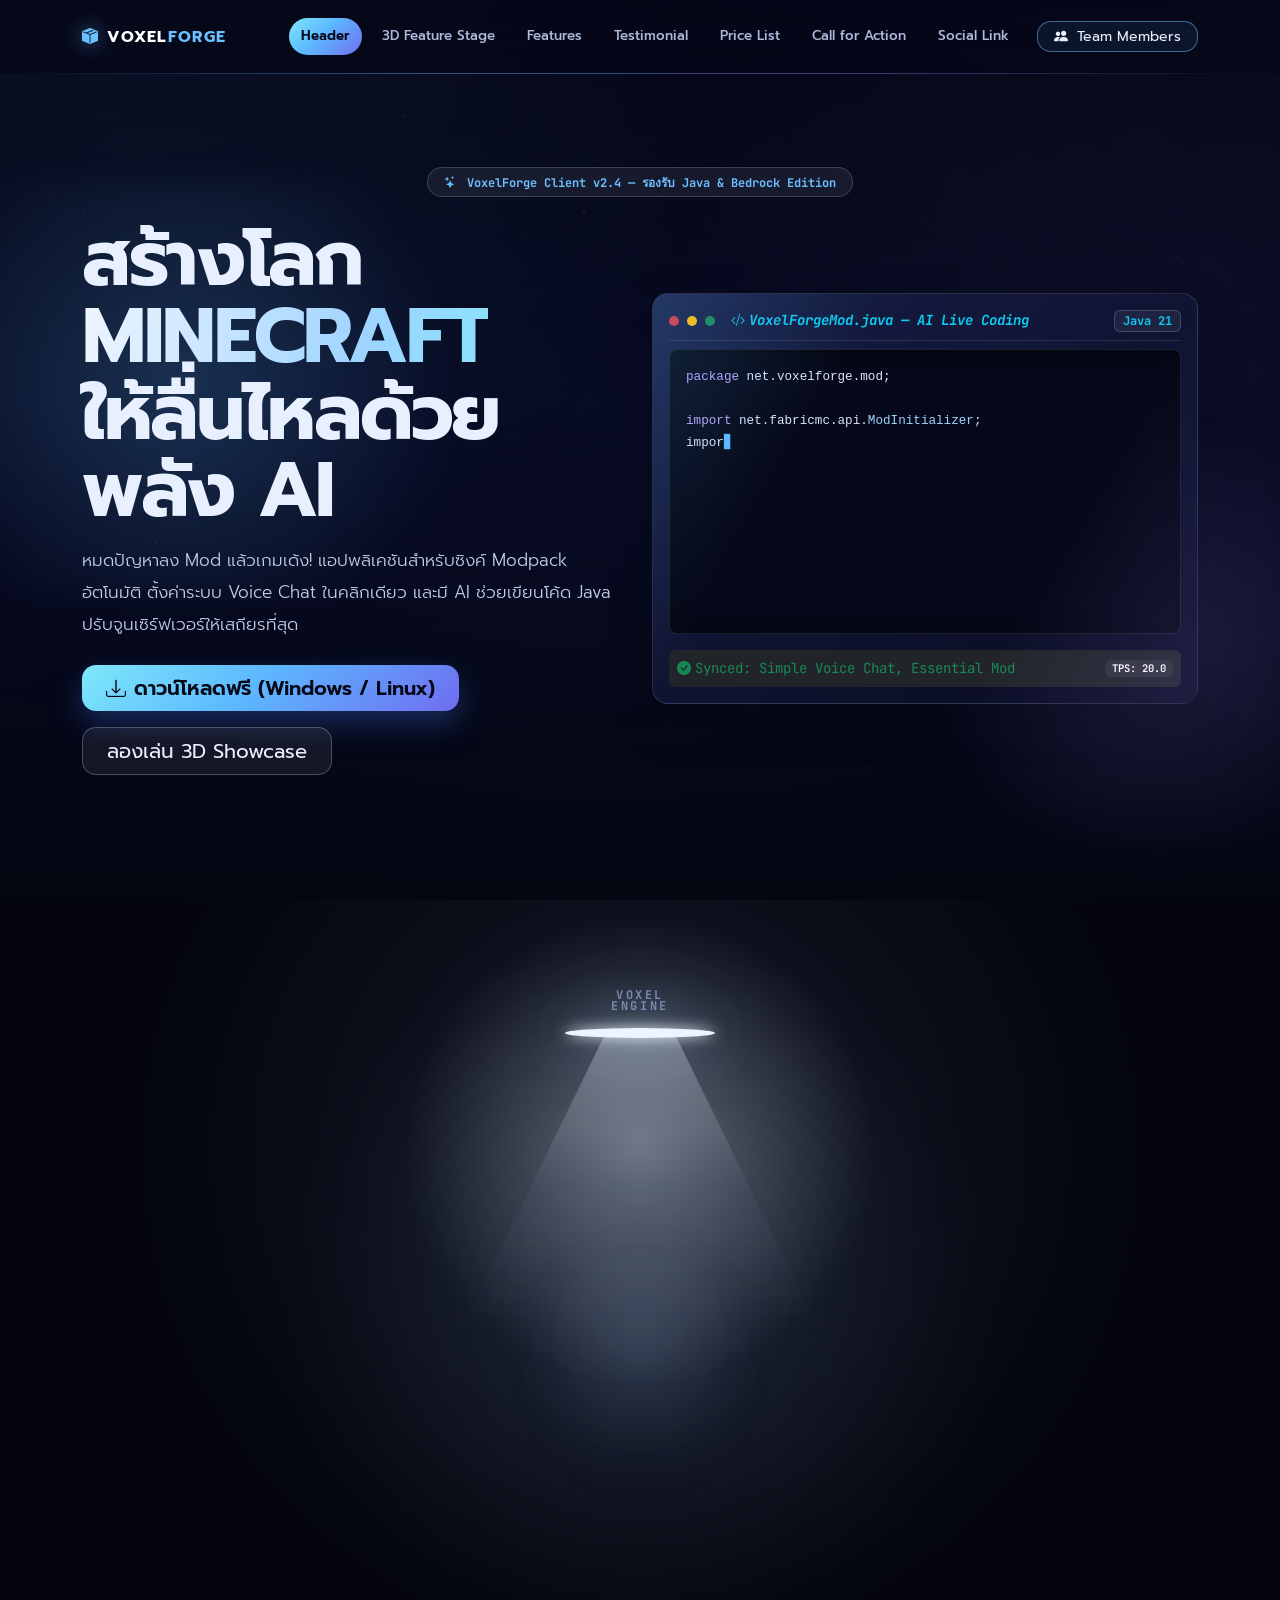
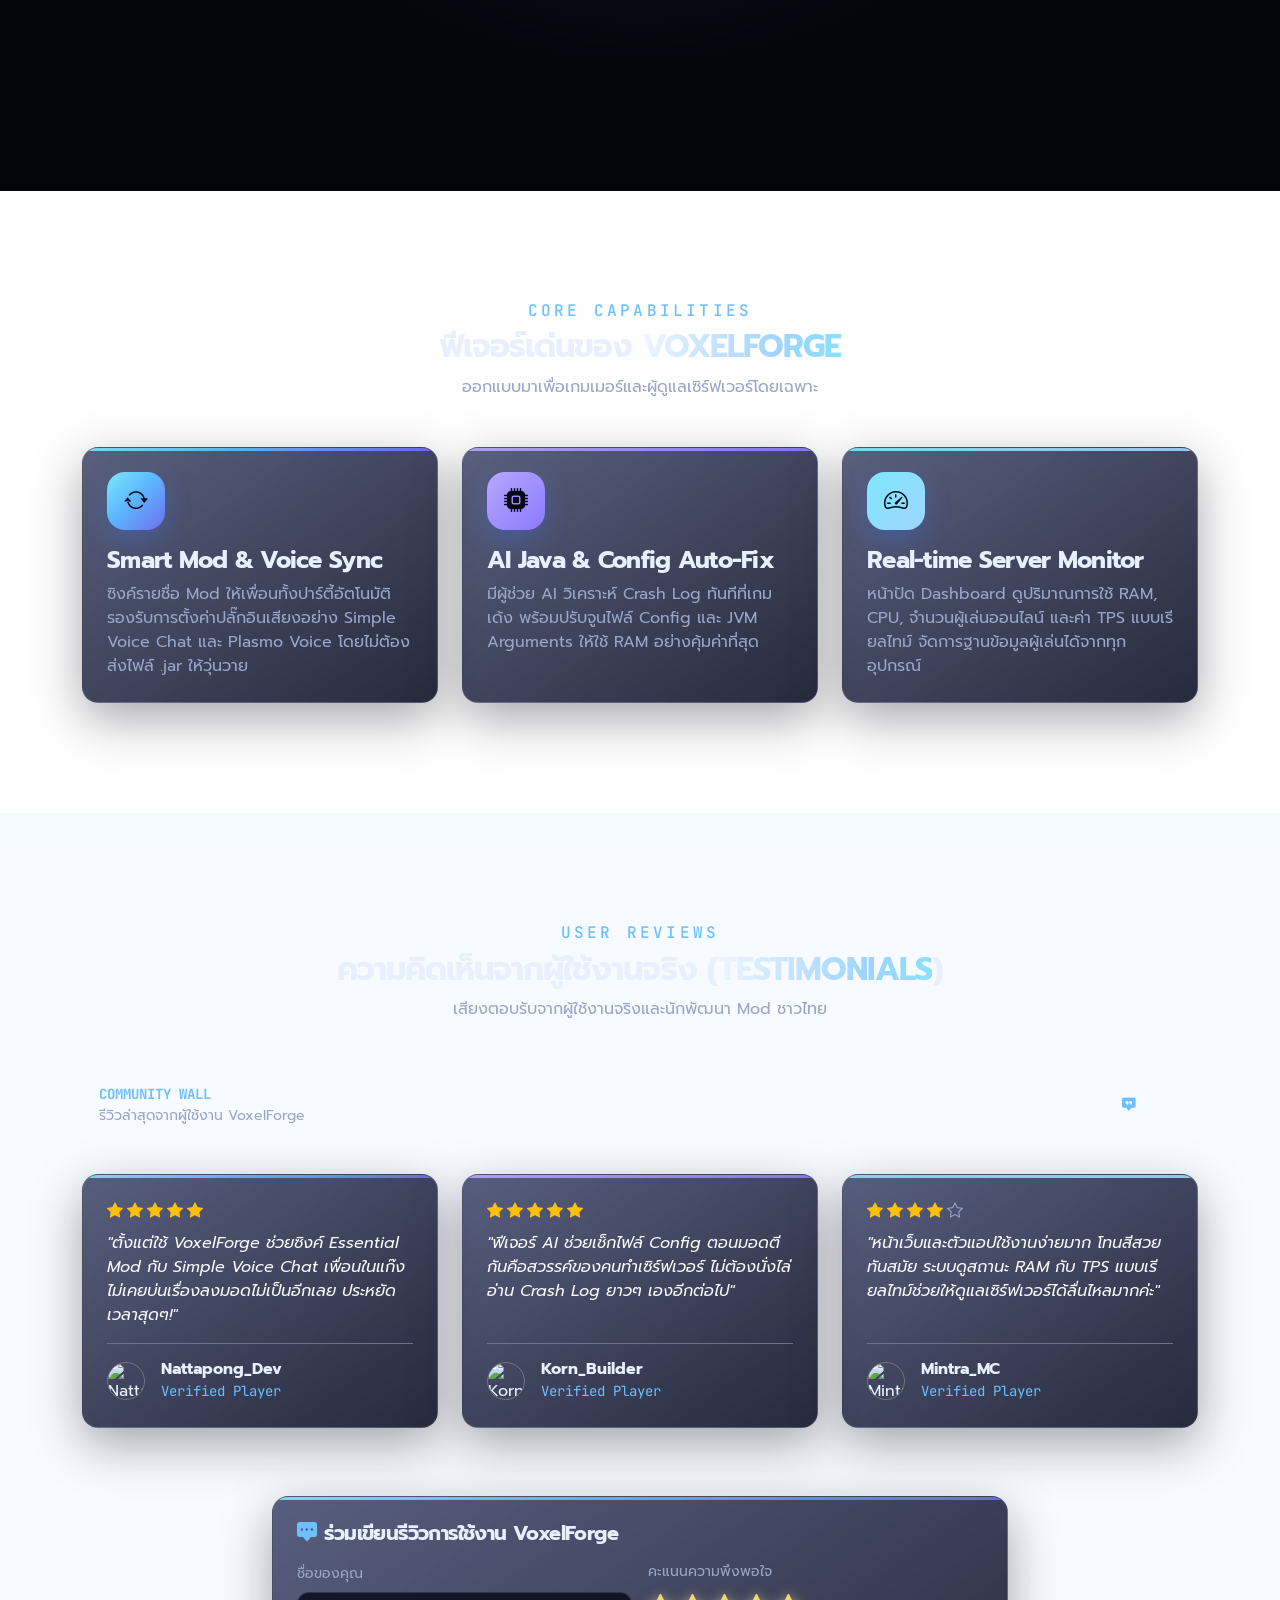
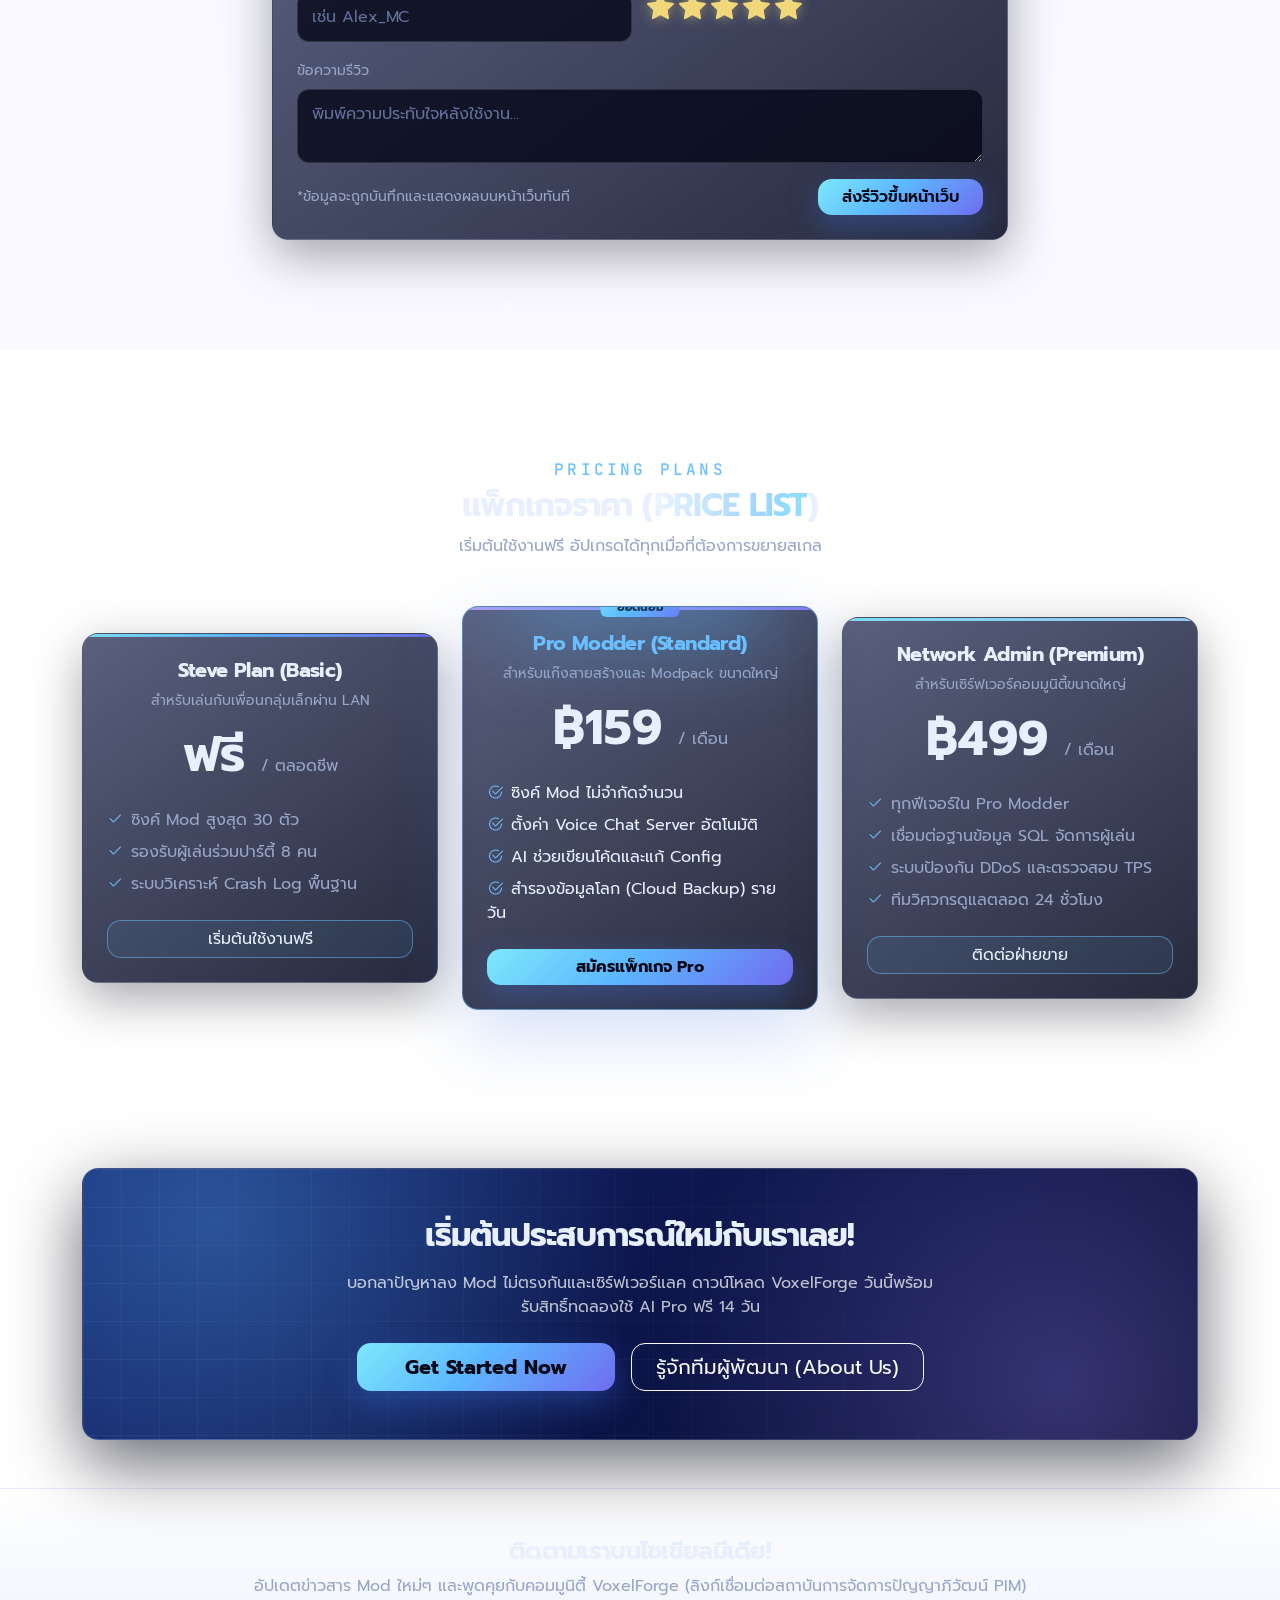
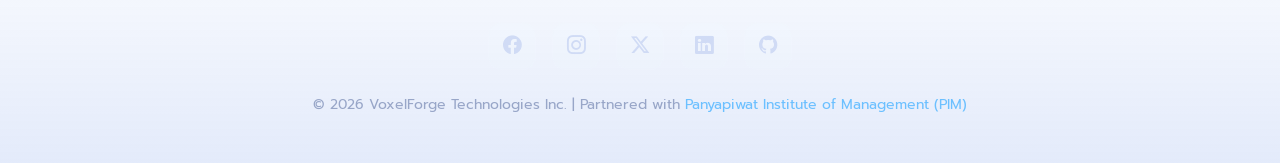
==== commit f146b374: "Add files via upload" ====
--- a/index.html
+++ b/index.html
@@ -12,7 +12,7 @@
   <link href="https://cdn.jsdelivr.net/npm/bootstrap@5.3.2/dist/css/bootstrap.min.css" rel="stylesheet">
   <link rel="stylesheet" href="https://cdn.jsdelivr.net/npm/bootstrap-icons@1.11.1/font/bootstrap-icons.css">
   <script type="module" src="https://ajax.googleapis.com/ajax/libs/model-viewer/3.4.0/model-viewer.min.js"></script>
-  <link rel="stylesheet" href="CSS/style.css">
+  <link rel="stylesheet" href="CSS/style.css?v=2">
 
   <style id="testimonial-layout-overrides">
     #testimonials .reviews-toolbar {
@@ -43,13 +43,11 @@
       #testimonials .review-more-btn { width:100%; }
     }
   </style>
-
 </head>
 <body>
 
   <canvas id="particle-canvas" aria-hidden="true"></canvas>
 
-  <!-- NAVBAR -->
   <nav class="navbar navbar-expand-lg navbar-dark fixed-top custom-navbar">
     <div class="container">
       <a class="navbar-brand fw-bold d-flex align-items-center gap-2 slanted-title" href="#header">
@@ -61,7 +59,7 @@
       </button>
       <div class="collapse navbar-collapse" id="navbarNav">
         <ul class="navbar-nav ms-auto align-items-lg-center gap-lg-2">
-          <li class="nav-item"><a class="nav-link" href="#header">Header</a></li>
+          <li class="nav-item"><a class="nav-link active" href="#header">Header</a></li>
           <li class="nav-item"><a class="nav-link" href="#showcase">3D Feature Stage</a></li>
           <li class="nav-item"><a class="nav-link" href="#features">Features</a></li>
           <li class="nav-item"><a class="nav-link" href="#testimonials">Testimonial</a></li>
@@ -78,7 +76,6 @@
     </div>
   </nav>
 
-  <!-- HEADER / HERO (มีวิดีโอพื้นหลังเบลอ) -->
   <header id="header" class="hero-section d-flex align-items-center">
     <video class="hero-bg-video" autoplay muted loop playsinline preload="auto" aria-hidden="true">
       <source src="Background/1.mp4" type="video/mp4">
@@ -147,7 +144,6 @@
     </div>
   </header>
 
-  <!-- 3D SPOTLIGHT STAGE -->
   <section id="showcase" class="spotlight-stage-section stage-off position-relative overflow-hidden">
     <div class="spotlight-ambient-glow" id="ambient-glow"></div>
 
@@ -231,7 +227,6 @@
     </div>
   </section>
 
-  <!-- FEATURES -->
   <section id="features" class="py-5 section-padding">
     <div class="container">
       <div class="text-center mb-5">
@@ -280,7 +275,6 @@
     </div>
   </section>
 
-  <!-- TESTIMONIALS -->
   <section id="testimonials" class="py-5 section-padding bg-surface-alt">
     <div class="container">
       <div class="text-center mb-5">
@@ -347,7 +341,6 @@
     </div>
   </section>
 
-  <!-- PRICING -->
   <section id="pricing" class="py-5 section-padding">
     <div class="container">
       <div class="text-center mb-5">
@@ -407,7 +400,6 @@
     </div>
   </section>
 
-  <!-- CTA -->
   <section id="cta" class="py-5">
     <div class="container">
       <div class="cta-banner p-5 rounded-4 text-center">
@@ -427,7 +419,6 @@
     </div>
   </section>
 
-  <!-- FOOTER -->
   <footer id="social" class="footer-section py-5 border-top border-secondary">
     <div class="container text-center">
       <h4 class="fw-bold mb-2 slanted-heading">ติดตามเราบนโซเชียลมีเดีย!</h4>
@@ -494,12 +485,194 @@
         sync();
       };
 
+      const initNavAndSocialFix = () => {
+        const navbar = document.querySelector('.custom-navbar');
+        const navLinks = Array.from(document.querySelectorAll('.custom-navbar .nav-link[href^="#"]'));
+        const socialBtns = Array.from(document.querySelectorAll('#social .social-btn'));
+
+        let scrollRafId = null;
+        let lockedHash = null;
+        let lockTimeout = null;
+
+        const replayTargetAnimation = (targetEl) => {
+          if (!targetEl) return;
+
+          document.querySelectorAll('.nav-target-play').forEach((el) => {
+            el.classList.remove('nav-target-play');
+          });
+
+          void targetEl.offsetWidth;
+          targetEl.classList.add('nav-target-play');
+
+          clearTimeout(targetEl._animTimeout);
+          targetEl._animTimeout = setTimeout(() => {
+            targetEl.classList.remove('nav-target-play');
+          }, 1100);
+        };
+
+        const setActiveNavLink = (hash) => {
+          navLinks.forEach((link) => {
+            link.classList.toggle('active', link.getAttribute('href') === hash);
+          });
+        };
+
+        const smoothScrollToTarget = (targetEl, hash) => {
+          if (!targetEl) return;
+
+          if (scrollRafId) {
+            cancelAnimationFrame(scrollRafId);
+            scrollRafId = null;
+          }
+
+          lockedHash = hash;
+          clearTimeout(lockTimeout);
+          setActiveNavLink(hash);
+
+          const navHeight = navbar ? navbar.offsetHeight : 74;
+          const maxScroll = Math.max(0, document.documentElement.scrollHeight - window.innerHeight);
+          const rawTargetTop = targetEl.getBoundingClientRect().top + window.scrollY - (navHeight - 4);
+          const destinationY = hash === '#header' ? 0 : (hash === '#social' ? maxScroll : Math.min(maxScroll, Math.max(0, rawTargetTop)));
+
+          const startY = window.scrollY;
+          const distance = destinationY - startY;
+
+          if (Math.abs(distance) < 16) {
+            window.scrollTo(0, destinationY);
+            replayTargetAnimation(targetEl);
+            lockTimeout = setTimeout(() => { lockedHash = null; }, 500);
+            return;
+          }
+
+          replayTargetAnimation(targetEl);
+
+          const duration = Math.min(620, Math.max(300, Math.abs(distance) * 0.42));
+          const startTime = performance.now();
+          document.documentElement.classList.add('is-custom-scrolling');
+
+          const easeOutCubic = (t) => 1 - Math.pow(1 - t, 3);
+
+          const step = (now) => {
+            const elapsed = now - startTime;
+            const progress = Math.min(1, elapsed / duration);
+            const eased = easeOutCubic(progress);
+
+            window.scrollTo(0, startY + distance * eased);
+            setActiveNavLink(hash);
+
+            if (progress < 1) {
+              scrollRafId = requestAnimationFrame(step);
+            } else {
+              document.documentElement.classList.remove('is-custom-scrolling');
+              scrollRafId = null;
+              setActiveNavLink(hash);
+              if (Math.abs(distance) > window.innerHeight * 0.65 || hash === '#social') {
+                replayTargetAnimation(targetEl);
+              }
+              lockTimeout = setTimeout(() => { lockedHash = null; }, 500);
+            }
+          };
+
+          scrollRafId = requestAnimationFrame(step);
+        };
+
+        window.addEventListener('click', (e) => {
+          const link = e.target.closest('a[href^="#"]');
+          if (!link) return;
+
+          const hash = link.getAttribute('href');
+          if (!hash || hash === '#') return;
+
+          const targetEl = document.querySelector(hash);
+          if (!targetEl) return;
+
+          e.preventDefault();
+          e.stopPropagation();
+          e.stopImmediatePropagation();
+
+          const matchingNavLink = navLinks.find((nav) => nav.getAttribute('href') === hash) || (link.classList.contains('nav-link') ? link : null);
+          if (matchingNavLink) {
+            matchingNavLink.classList.remove('is-clicked');
+            void matchingNavLink.offsetWidth;
+            matchingNavLink.classList.add('is-clicked');
+          }
+
+          history.replaceState(null, '', hash);
+
+          const navCollapse = document.getElementById('navbarNav');
+          if (navCollapse && navCollapse.classList.contains('show') && window.bootstrap) {
+            const bsCollapse = window.bootstrap.Collapse.getOrCreateInstance(navCollapse);
+            bsCollapse.hide();
+          }
+
+          smoothScrollToTarget(targetEl, hash);
+        }, true);
+
+        const updateActiveOnScroll = () => {
+          if (scrollRafId || lockedHash) {
+            if (lockedHash) setActiveNavLink(lockedHash);
+            return;
+          }
+
+          const scrollBottom = window.innerHeight + window.scrollY;
+          const docHeight = document.documentElement.scrollHeight;
+
+          if (docHeight - scrollBottom <= 45) {
+            setActiveNavLink('#social');
+            return;
+          }
+
+          const checkLine = window.scrollY + (navbar ? navbar.offsetHeight + 90 : 160);
+          let currentHash = '#header';
+
+          navLinks.forEach((link) => {
+            const hash = link.getAttribute('href');
+            const section = document.querySelector(hash);
+            if (section && section.offsetTop <= checkLine) {
+              currentHash = hash;
+            }
+          });
+
+          setActiveNavLink(currentHash);
+        };
+
+        window.addEventListener('scroll', () => {
+          requestAnimationFrame(updateActiveOnScroll);
+        }, { passive: true });
+        updateActiveOnScroll();
+
+        socialBtns.forEach((btn) => {
+          btn.addEventListener('click', (e) => {
+            const href = btn.getAttribute('href');
+            const target = btn.getAttribute('target');
+
+            btn.classList.remove('is-social-clicked');
+            void btn.offsetWidth;
+            btn.classList.add('is-social-clicked');
+
+            if (href) {
+              e.preventDefault();
+              setTimeout(() => {
+                if (target === '_blank') {
+                  window.open(href, '_blank', 'noopener');
+                } else {
+                  window.location.href = href;
+                }
+              }, 220);
+            }
+          });
+        });
+      };
+
       if (document.readyState === 'loading') {
-        document.addEventListener('DOMContentLoaded', initReviewLayout, { once:true });
+        document.addEventListener('DOMContentLoaded', () => {
+          initReviewLayout();
+          initNavAndSocialFix();
+        }, { once: true });
       } else {
         initReviewLayout();
+        initNavAndSocialFix();
       }
     })();
   </script>
 </body>
-</html>
+</html>
--- a/CSS/style.css
+++ b/CSS/style.css
@@ -1,4 +1,3 @@
-/* ===== VoxelForge — Deep Space / Sky Gradient Theme ===== */
 :root{
   --bg-main:#060818;
   --bg-surface:rgba(20,26,58,.62);
@@ -26,6 +25,7 @@
 
 *{box-sizing:border-box}
 html{scroll-behavior:smooth;scroll-padding-top:86px}
+html.is-custom-scrolling{scroll-behavior:auto!important}
 body{margin:0;background:linear-gradient(180deg,#060818 0%,#0a1030 40%,#0d1240 70%,#08102a 100%);background-attachment:fixed;color:var(--text-light);font-family:'Prompt',sans-serif;overflow-x:hidden}
 body:before{content:"";position:fixed;inset:0;pointer-events:none;z-index:-3;
   background:
@@ -52,20 +52,32 @@
 
 #particle-canvas{position:fixed;inset:0;width:100%;height:100%;z-index:-1;pointer-events:none;opacity:.7}
 
-/* Navbar */
 .custom-navbar{height:74px;background:rgba(6,8,24,.72)!important;border-bottom:1px solid transparent;
   border-image:linear-gradient(90deg,transparent,rgba(92,184,255,.45),rgba(154,134,255,.4),transparent) 1;
   backdrop-filter:blur(22px);-webkit-backdrop-filter:blur(22px);z-index:1000}
 .custom-navbar .container{height:100%}
 .navbar-brand{font-size:1rem;letter-spacing:.08em}
 .navbar-brand i{filter:drop-shadow(0 0 10px rgba(92,184,255,.6))}
-.nav-link{color:#aebbdc!important;font-size:.84rem;font-weight:500;padding:.55rem .75rem!important;border-radius:999px;transition:.2s ease}
-.nav-link:hover{color:#fff!important;background:rgba(232,240,255,.08)}
-.nav-link.active{color:#060818!important;background:var(--grad-main);font-weight:600}
+.nav-link,.custom-navbar .nav-link{position:relative;color:#aebbdc!important;font-size:.84rem;font-weight:500;padding:.55rem .75rem!important;border-radius:999px;transition:color .25s ease,transform .2s ease,background .2s ease}
+.nav-link:hover,.custom-navbar .nav-link:hover{color:#fff!important;background:rgba(232,240,255,.08)}
+.nav-link.active,.custom-navbar .nav-link.active{color:#060818!important;background:var(--grad-main)!important;font-weight:600}
+@keyframes navLinkPulse{
+  0%{transform:scale(1)}
+  40%{transform:scale(.88) translateY(1px)}
+  75%{transform:scale(1.08)}
+  100%{transform:scale(1)}
+}
+.custom-navbar .nav-link.is-clicked{animation:navLinkPulse .45s cubic-bezier(.22,1,.36,1)}
 .navbar-toggler{border-color:rgba(232,240,255,.2)}
 .navbar-toggler:focus{box-shadow:0 0 0 .2rem rgba(92,184,255,.25)}
 
-/* Buttons */
+@keyframes sectionFocusPop{
+  0%{opacity:.4;transform:translateY(24px) scale(.985)}
+  60%{opacity:1;transform:translateY(-4px) scale(1.005)}
+  100%{opacity:1;transform:translateY(0) scale(1)}
+}
+.nav-target-play>.container{animation:sectionFocusPop .65s cubic-bezier(.22,1,.36,1) forwards;will-change:transform,opacity}
+
 .btn{border-radius:14px;transition:transform .2s ease,box-shadow .2s ease,background .2s ease,border-color .2s ease}
 .btn:hover{transform:translateY(-2px)}
 .btn-accent{color:#060818!important;font-weight:600;background:var(--grad-main);border:0;box-shadow:0 12px 30px rgba(59,111,224,.35)}
@@ -75,7 +87,6 @@
 .btn-dark-surface{color:var(--cream)!important;background:rgba(232,240,255,.07);border:1px solid rgba(232,240,255,.25)}
 .btn-dark-surface:hover{background:rgba(232,240,255,.14);border-color:rgba(232,240,255,.5)}
 
-/* Hero */
 .hero-section{min-height:100vh;padding:132px 0 90px;position:relative;display:flex;align-items:center;isolation:isolate;overflow:hidden}
 .hero-section:before{content:"";position:absolute;width:720px;height:420px;left:-180px;top:20%;
   background:radial-gradient(circle,rgba(92,184,255,.2),transparent 68%);filter:blur(14px);z-index:-1}
@@ -85,7 +96,6 @@
 .hero-section h1{font-size:clamp(3rem,6vw,5.9rem);line-height:1;max-width:760px}
 .hero-section .lead{font-size:1.06rem;line-height:1.9;max-width:650px}
 
-/* วิดีโอพื้นหลัง Hero (เบลอเล็กน้อย) */
 .hero-bg-video{position:absolute;inset:0;width:100%;height:100%;object-fit:cover;z-index:-3;
   filter:blur(5px) brightness(.8) saturate(1.1);transform:scale(1.06);pointer-events:none}
 .hero-bg-overlay{position:absolute;inset:0;z-index:-2;pointer-events:none;
@@ -109,7 +119,6 @@
 .section-padding{padding-top:110px!important;padding-bottom:110px!important}
 h6.text-accent{letter-spacing:.2em}
 
-/* ===== Spotlight stage ===== */
 .spotlight-stage-section{min-height:860px;padding:90px 0 75px;background:#03040f;position:relative;isolation:isolate;overflow:hidden;transition:background .6s ease,box-shadow .6s ease}
 .spotlight-stage-section.stage-off{background:#02030a}
 .spotlight-stage-section.stage-ready{background:radial-gradient(ellipse at 50% 45%,rgba(150,190,255,.1),transparent 40%),#050719}
@@ -119,7 +128,6 @@
 .stage-ready .spotlight-ambient-glow{opacity:.4;background:radial-gradient(circle,rgba(170,205,255,.26),transparent 67%)}
 .stage-active .spotlight-ambient-glow{opacity:.4}
 
-/* ซ่อนทุกอย่างตอนมืดสนิท */
 .top-lamp-wrapper,.model-tilted-wrapper,.bottom-pedestal-wrapper{transition:opacity .5s ease}
 .stage-off .top-lamp-wrapper,.stage-off .model-tilted-wrapper,.stage-off .bottom-pedestal-wrapper{opacity:0;pointer-events:none}
 .stage-ready .bottom-pedestal-wrapper,.stage-active .bottom-pedestal-wrapper{opacity:1}
@@ -133,7 +141,6 @@
 .stage-active .top-lamp-ring{background:var(--spot-primary);box-shadow:0 0 14px var(--spot-primary),0 0 60px var(--spot-glow)}
 .stage-active .light-cone-top{opacity:.45;background:linear-gradient(to bottom,color-mix(in srgb,var(--spot-primary) 65%,transparent),transparent 84%)}
 
-/* ===== Realistic lamp flicker (ตัวแปรเดียวคุมทุกอย่าง) ===== */
 @property --lamp{syntax:'<number>';inherits:true;initial-value:0}
 
 .spotlight-stage-section.stage-flicker{
@@ -141,7 +148,6 @@
   animation:lampPower 2s linear both;
 }
 
-/* จังหวะไฟ: ไม่สม่ำเสมอ ดับไม่สนิท แล้วค่อยนิ่ง */
 @keyframes lampPower{
   0%{--lamp:0}
   3%{--lamp:.55}
@@ -167,7 +173,6 @@
   100%{--lamp:1}
 }
 
-/* หลอดไฟ */
 .stage-flicker .top-lamp-ring{
   background:rgba(238,244,255,calc(.08 + var(--lamp) * .92));
   box-shadow:
@@ -177,7 +182,6 @@
   transition:none;
 }
 
-/* กรวยแสง */
 .stage-flicker .light-cone-top{
   opacity:calc(var(--lamp) * .55);
   background:linear-gradient(to bottom,rgba(238,244,255,.6),rgba(170,205,255,.1) 40%,transparent 84%);
@@ -185,7 +189,6 @@
   animation:none;
 }
 
-/* แสงวาบบนฉาก */
 .spotlight-stage-section.stage-flicker:after{
   content:"";position:absolute;inset:0;pointer-events:none;z-index:1;
   background:radial-gradient(ellipse at 50% 28%,rgba(220,235,255,.75),rgba(150,190,255,.12) 26%,transparent 58%);
@@ -193,14 +196,12 @@
   animation:none;
 }
 
-/* แสงรอบฉาก */
 .stage-flicker .spotlight-ambient-glow{
   opacity:calc(var(--lamp) * .4);
   background:radial-gradient(circle,rgba(170,205,255,.26),transparent 67%);
   transition:none;
 }
 
-/* บล็อก: สว่างตามแสงจริง */
 .stage-flicker .model-tilted-wrapper{
   opacity:calc(.04 + var(--lamp) * .96);
   filter:brightness(calc(.35 + var(--lamp) * .75)) drop-shadow(0 30px 45px var(--spot-glow));
@@ -210,7 +211,6 @@
 
 .stage-flicker .bottom-pedestal-wrapper{opacity:0}
 
-/* ข้อความ + ปุ่มกลม: ซ่อนจนกว่าจะกดปุ่ม */
 .feature-spotlight-info,#orb-controls{opacity:0;pointer-events:none;transform:translateY(12px);transition:opacity .4s ease,transform .4s ease}
 .stage-active .feature-spotlight-info,.stage-active #orb-controls{opacity:1;pointer-events:auto;transform:none}
 .feature-spotlight-info{color:#e8f0ff;position:relative;z-index:4}
@@ -219,7 +219,6 @@
   background:linear-gradient(120deg,var(--spot-primary),var(--spot-secondary));-webkit-background-clip:text;background-clip:text;color:transparent}
 .feature-spotlight-info p{max-width:520px;line-height:1.8}
 
-/* โมเดล: ไม่ scale, ไม่ตัดขอบ */
 .model-tilted-wrapper{width:min(440px,86vw);height:min(440px,86vw);display:flex;align-items:center;justify-content:center;overflow:visible;
   transform:perspective(1100px) rotateZ(var(--block-tilt-z)) rotateX(var(--block-tilt-x));
   transition:transform .7s cubic-bezier(.2,.8,.2,1),filter .7s ease,opacity .5s ease;filter:drop-shadow(0 30px 45px var(--spot-glow));position:relative;z-index:4}
@@ -240,7 +239,6 @@
 .try-click-btn:hover{box-shadow:0 0 30px var(--spot-glow)}
 .bottom-floor-glow{height:100px;margin-top:-40px;background:radial-gradient(ellipse at center,var(--spot-glow),transparent 65%);filter:blur(14px);opacity:.6}
 
-/* Cards */
 .custom-card{background:linear-gradient(145deg,rgba(26,34,76,.72),rgba(9,13,34,.88));border:1px solid var(--border-color);box-shadow:0 16px 50px rgba(2,4,18,.35);position:relative;overflow:hidden;transition:transform .25s ease,border-color .25s ease,box-shadow .25s ease}
 .custom-card:before{content:"";position:absolute;left:0;right:0;top:0;height:3px;background:var(--grad-main);opacity:.9;pointer-events:none}
 .custom-card:hover{transform:translateY(-6px);border-color:rgba(108,192,255,.45);box-shadow:0 24px 60px rgba(59,111,224,.25)}
@@ -252,7 +250,6 @@
 .row>div:nth-child(3) .icon-box{background:linear-gradient(135deg,#7ee8fa,#9fd4ff)}
 .team-avatar{width:120px;height:120px;border-radius:50%;padding:6px;background:var(--grad-main);box-shadow:0 10px 30px rgba(59,111,224,.4)}
 
-/* Forms / pricing */
 .star-rating-selector .star-item{cursor:pointer;color:#3d486e;transition:.15s ease}
 .star-rating-selector .star-item.active,.star-rating-selector .star-item:hover{color:#f0d77a;transform:scale(1.12);filter:drop-shadow(0 0 5px rgba(240,215,122,.5))}
 .dark-input{color:#fff!important;background:rgba(5,8,24,.8)!important;border:1px solid rgba(232,240,255,.14)!important;border-radius:12px!important;padding:.75rem .9rem}
@@ -262,13 +259,35 @@
 .featured-card .badge{color:#060818!important}
 .featured-card:after{content:"";position:absolute;width:260px;height:120px;left:50%;top:-80px;transform:translateX(-50%);background:rgba(92,184,255,.32);filter:blur(40px);pointer-events:none}
 
-/* CTA + footer */
 .cta-banner{position:relative;overflow:hidden;border:1px solid rgba(232,240,255,.16);
   background:radial-gradient(circle at 12% 20%,rgba(92,184,255,.35),transparent 42%),radial-gradient(circle at 88% 80%,rgba(154,134,255,.3),transparent 40%),linear-gradient(135deg,#12206b,#0c1445 60%,#080d2c);box-shadow:var(--shadow)}
 .cta-banner:before{content:"";position:absolute;inset:0;background-image:linear-gradient(rgba(232,240,255,.05) 1px,transparent 1px),linear-gradient(90deg,rgba(232,240,255,.05) 1px,transparent 1px);background-size:38px 38px;mask-image:linear-gradient(to right,black,transparent)}
 .cta-banner>*{position:relative;z-index:1}
-.social-btn{width:48px;height:48px;border-radius:14px;display:grid;place-items:center;background:rgba(232,240,255,.06);border:1px solid var(--border-color);color:#d0dbf5;text-decoration:none;font-size:1.15rem;transition:.2s ease}
-.social-btn:hover{color:#060818;background:var(--grad-main);border-color:transparent;transform:translateY(-4px) rotate(-4deg)}
+
+.social-btn{position:relative;width:48px;height:48px;border-radius:14px;display:inline-flex;align-items:center;justify-content:center;overflow:hidden;background:rgba(232,240,255,.06);border:1px solid var(--border-color);color:#d0dbf5;text-decoration:none;font-size:1.15rem;transition:transform .3s cubic-bezier(.34,1.56,.64,1),box-shadow .3s ease,border-color .3s ease,background .3s ease,color .3s ease}
+.social-btn i{transition:transform .3s cubic-bezier(.34,1.56,.64,1)}
+.social-btn:hover{color:#060818!important;background:var(--grad-main);border-color:transparent;transform:translateY(-6px) scale(1.1);box-shadow:0 10px 25px rgba(92,184,255,.35),0 0 15px rgba(92,184,255,.25)}
+.social-btn:hover i{transform:scale(1.18) rotate(-8deg)}
+@keyframes socialBtnWave{
+  0%{transform:translateY(0) scale(1)}
+  35%{transform:translateY(-12px) scale(1.15);color:#060818;background:var(--grad-main);border-color:transparent;box-shadow:0 12px 28px rgba(92,184,255,.45)}
+  70%{transform:translateY(3px) scale(.96)}
+  100%{transform:translateY(0) scale(1)}
+}
+#social.nav-target-play .social-btn{animation:socialBtnWave .65s cubic-bezier(.34,1.56,.64,1) both}
+#social.nav-target-play .social-btn:nth-child(1){animation-delay:.06s}
+#social.nav-target-play .social-btn:nth-child(2){animation-delay:.13s}
+#social.nav-target-play .social-btn:nth-child(3){animation-delay:.2s}
+#social.nav-target-play .social-btn:nth-child(4){animation-delay:.27s}
+#social.nav-target-play .social-btn:nth-child(5){animation-delay:.34s}
+@keyframes socialClickPop{
+  0%{transform:scale(1)}
+  40%{transform:scale(.82);box-shadow:0 0 0 0 rgba(92,184,255,.7)}
+  80%{transform:scale(1.14);box-shadow:0 0 0 14px rgba(92,184,255,0)}
+  100%{transform:scale(1);box-shadow:0 0 0 0 rgba(92,184,255,0)}
+}
+#social .social-btn.is-social-clicked{animation:socialClickPop .4s cubic-bezier(.22,1,.36,1) forwards!important}
+
 .footer-section{background:linear-gradient(180deg,transparent,rgba(59,111,224,.14))!important;border-color:rgba(232,240,255,.12)!important}
 
 @media (max-width:991.98px){
@@ -290,4 +309,4 @@
 @media (prefers-reduced-motion:reduce){
   *,*:before,*:after{scroll-behavior:auto!important;animation-duration:.001ms!important;animation-iteration-count:1!important;transition-duration:.001ms!important}
   .spotlight-stage-section.stage-flicker{--lamp:1}
-}
+}
